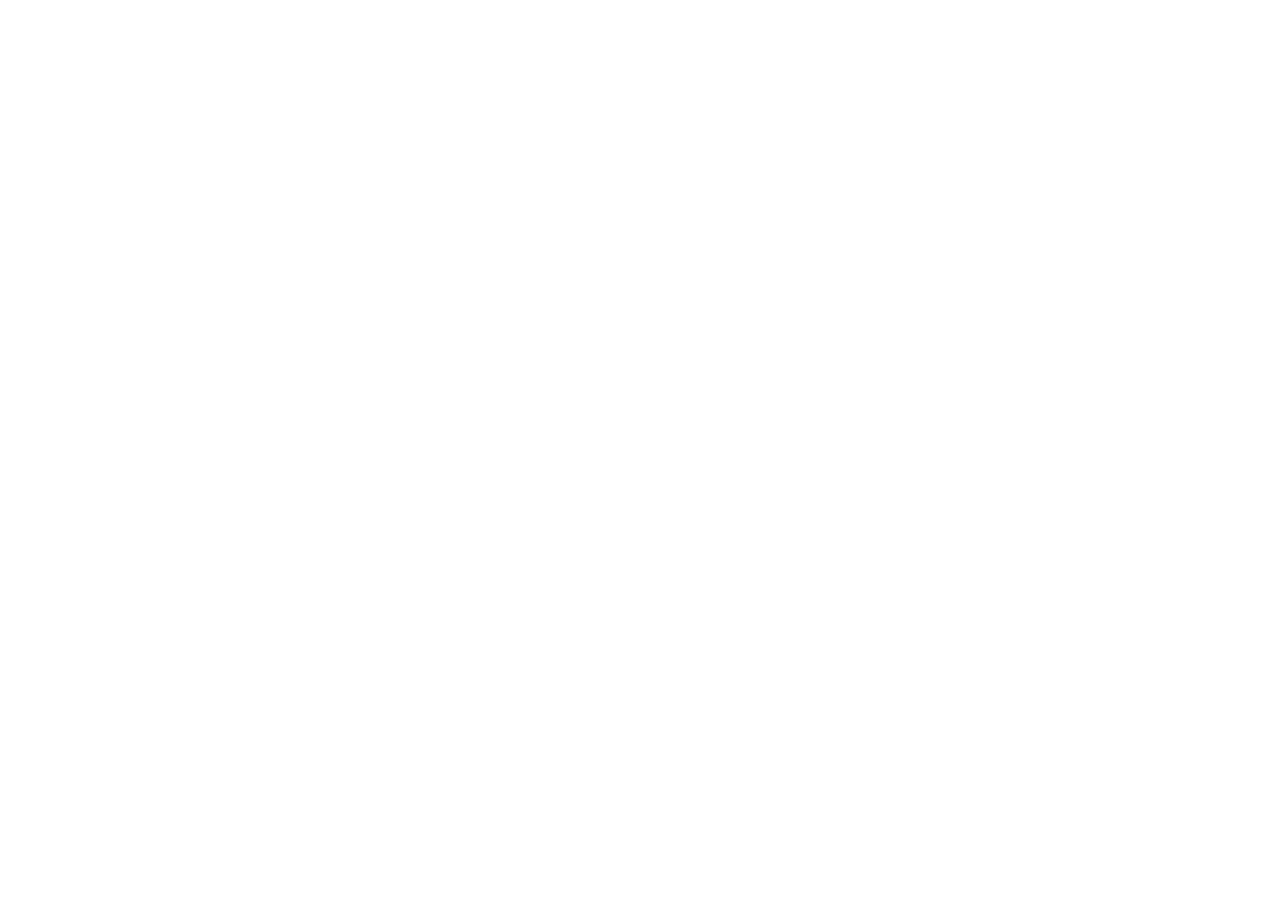
==== index.html @ c3570ce2 "intro" ====
<!doctype html>
<html lang="en">
  <head>
  
  
    <!-- Required meta tags -->
    <meta charset="utf-8">
    <meta name="viewport" content="width=device-width, initial-scale=1, shrink-to-fit=no">
	
	
	 <!-- FONT AWESOME -->
	<link rel="stylesheet" href="css/all.min.css" >
    <!-- Bootstrap CSS -->
    <link rel="stylesheet" href="css/bootstrap.min.css">
	

	
	
	
	
	<link rel="stylesheet" href="css/main.css">

	
	

    <title>project</title>
  </head>
  <body>
  
		
   
   

    <!-- Optional JavaScript -->
    <!-- jQuery first, then Popper.js, then Bootstrap JS -->
    <script src="js/jquery-3.3.1.slim.min.js"></script>
    <script src="js/popper.min.js"></script>
    <script src="js/bootstrap.min.js"></script>
	
	
  </body>

  
  
  </html>
---- css/all.min.css ----
.fa,.fab,.fal,.far,.fas{-moz-osx-font-smoothing:grayscale;-webkit-font-smoothing:antialiased;display:inline-block;font-style:normal;font-variant:normal;text-rendering:auto;line-height:1}.fa-lg{font-size:1.33333em;line-height:.75em;vertical-align:-.0667em}.fa-xs{font-size:.75em}.fa-sm{font-size:.875em}.fa-1x{font-size:1em}.fa-2x{font-size:2em}.fa-3x{font-size:3em}.fa-4x{font-size:4em}.fa-5x{font-size:5em}.fa-6x{font-size:6em}.fa-7x{font-size:7em}.fa-8x{font-size:8em}.fa-9x{font-size:9em}.fa-10x{font-size:10em}.fa-fw{text-align:center;width:1.25em}.fa-ul{list-style-type:none;margin-left:2.5em;padding-left:0}.fa-ul>li{position:relative}.fa-li{left:-2em;position:absolute;text-align:center;width:2em;line-height:inherit}.fa-border{border:.08em solid #eee;border-radius:.1em;padding:.2em .25em .15em}.fa-pull-left{float:left}.fa-pull-right{float:right}.fa.fa-pull-left,.fab.fa-pull-left,.fal.fa-pull-left,.far.fa-pull-left,.fas.fa-pull-left{margin-right:.3em}.fa.fa-pull-right,.fab.fa-pull-right,.fal.fa-pull-right,.far.fa-pull-right,.fas.fa-pull-right{margin-left:.3em}.fa-spin{animation:fa-spin 2s infinite linear}.fa-pulse{animation:fa-spin 1s infinite steps(8)}@keyframes fa-spin{0%{transform:rotate(0deg)}to{transform:rotate(1turn)}}.fa-rotate-90{-ms-filter:"progid:DXImageTransform.Microsoft.BasicImage(rotation=1)";transform:rotate(90deg)}.fa-rotate-180{-ms-filter:"progid:DXImageTransform.Microsoft.BasicImage(rotation=2)";transform:rotate(180deg)}.fa-rotate-270{-ms-filter:"progid:DXImageTransform.Microsoft.BasicImage(rotation=3)";transform:rotate(270deg)}.fa-flip-horizontal{-ms-filter:"progid:DXImageTransform.Microsoft.BasicImage(rotation=0, mirror=1)";transform:scaleX(-1)}.fa-flip-vertical{transform:scaleY(-1)}.fa-flip-both,.fa-flip-horizontal.fa-flip-vertical,.fa-flip-vertical{-ms-filter:"progid:DXImageTransform.Microsoft.BasicImage(rotation=2, mirror=1)"}.fa-flip-both,.fa-flip-horizontal.fa-flip-vertical{transform:scale(-1)}:root .fa-flip-both,:root .fa-flip-horizontal,:root .fa-flip-vertical,:root .fa-rotate-90,:root .fa-rotate-180,:root .fa-rotate-270{filter:none}.fa-stack{display:inline-block;height:2em;line-height:2em;position:relative;vertical-align:middle;width:2.5em}.fa-stack-1x,.fa-stack-2x{left:0;position:absolute;text-align:center;width:100%}.fa-stack-1x{line-height:inherit}.fa-stack-2x{font-size:2em}.fa-inverse{color:#fff}.fa-500px:before{content:"\f26e"}.fa-accessible-icon:before{content:"\f368"}.fa-accusoft:before{content:"\f369"}.fa-acquisitions-incorporated:before{content:"\f6af"}.fa-ad:before{content:"\f641"}.fa-address-book:before{content:"\f2b9"}.fa-address-card:before{content:"\f2bb"}.fa-adjust:before{content:"\f042"}.fa-adn:before{content:"\f170"}.fa-adobe:before{content:"\f778"}.fa-adversal:before{content:"\f36a"}.fa-affiliatetheme:before{content:"\f36b"}.fa-air-freshener:before{content:"\f5d0"}.fa-algolia:before{content:"\f36c"}.fa-align-center:before{content:"\f037"}.fa-align-justify:before{content:"\f039"}.fa-align-left:before{content:"\f036"}.fa-align-right:before{content:"\f038"}.fa-alipay:before{content:"\f642"}.fa-allergies:before{content:"\f461"}.fa-amazon:before{content:"\f270"}.fa-amazon-pay:before{content:"\f42c"}.fa-ambulance:before{content:"\f0f9"}.fa-american-sign-language-interpreting:before{content:"\f2a3"}.fa-amilia:before{content:"\f36d"}.fa-anchor:before{content:"\f13d"}.fa-android:before{content:"\f17b"}.fa-angellist:before{content:"\f209"}.fa-angle-double-down:before{content:"\f103"}.fa-angle-double-left:before{content:"\f100"}.fa-angle-double-right:before{content:"\f101"}.fa-angle-double-up:before{content:"\f102"}.fa-angle-down:before{content:"\f107"}.fa-angle-left:before{content:"\f104"}.fa-angle-right:before{content:"\f105"}.fa-angle-up:before{content:"\f106"}.fa-angry:before{content:"\f556"}.fa-angrycreative:before{content:"\f36e"}.fa-angular:before{content:"\f420"}.fa-ankh:before{content:"\f644"}.fa-app-store:before{content:"\f36f"}.fa-app-store-ios:before{content:"\f370"}.fa-apper:before{content:"\f371"}.fa-apple:before{content:"\f179"}.fa-apple-alt:before{content:"\f5d1"}.fa-apple-pay:before{content:"\f415"}.fa-archive:before{content:"\f187"}.fa-archway:before{content:"\f557"}.fa-arrow-alt-circle-down:before{content:"\f358"}.fa-arrow-alt-circle-left:before{content:"\f359"}.fa-arrow-alt-circle-right:before{content:"\f35a"}.fa-arrow-alt-circle-up:before{content:"\f35b"}.fa-arrow-circle-down:before{content:"\f0ab"}.fa-arrow-circle-left:before{content:"\f0a8"}.fa-arrow-circle-right:before{content:"\f0a9"}.fa-arrow-circle-up:before{content:"\f0aa"}.fa-arrow-down:before{content:"\f063"}.fa-arrow-left:before{content:"\f060"}.fa-arrow-right:before{content:"\f061"}.fa-arrow-up:before{content:"\f062"}.fa-arrows-alt:before{content:"\f0b2"}.fa-arrows-alt-h:before{content:"\f337"}.fa-arrows-alt-v:before{content:"\f338"}.fa-artstation:before{content:"\f77a"}.fa-assistive-listening-systems:before{content:"\f2a2"}.fa-asterisk:before{content:"\f069"}.fa-asymmetrik:before{content:"\f372"}.fa-at:before{content:"\f1fa"}.fa-atlas:before{content:"\f558"}.fa-atlassian:before{content:"\f77b"}.fa-atom:before{content:"\f5d2"}.fa-audible:before{content:"\f373"}.fa-audio-description:before{content:"\f29e"}.fa-autoprefixer:before{content:"\f41c"}.fa-avianex:before{content:"\f374"}.fa-aviato:before{content:"\f421"}.fa-award:before{content:"\f559"}.fa-aws:before{content:"\f375"}.fa-baby:before{content:"\f77c"}.fa-baby-carriage:before{content:"\f77d"}.fa-backspace:before{content:"\f55a"}.fa-backward:before{content:"\f04a"}.fa-bacon:before{content:"\f7e5"}.fa-balance-scale:before{content:"\f24e"}.fa-ban:before{content:"\f05e"}.fa-band-aid:before{content:"\f462"}.fa-bandcamp:before{content:"\f2d5"}.fa-barcode:before{content:"\f02a"}.fa-bars:before{content:"\f0c9"}.fa-baseball-ball:before{content:"\f433"}.fa-basketball-ball:before{content:"\f434"}.fa-bath:before{content:"\f2cd"}.fa-battery-empty:before{content:"\f244"}.fa-battery-full:before{content:"\f240"}.fa-battery-half:before{content:"\f242"}.fa-battery-quarter:before{content:"\f243"}.fa-battery-three-quarters:before{content:"\f241"}.fa-bed:before{content:"\f236"}.fa-beer:before{content:"\f0fc"}.fa-behance:before{content:"\f1b4"}.fa-behance-square:before{content:"\f1b5"}.fa-bell:before{content:"\f0f3"}.fa-bell-slash:before{content:"\f1f6"}.fa-bezier-curve:before{content:"\f55b"}.fa-bible:before{content:"\f647"}.fa-bicycle:before{content:"\f206"}.fa-bimobject:before{content:"\f378"}.fa-binoculars:before{content:"\f1e5"}.fa-biohazard:before{content:"\f780"}.fa-birthday-cake:before{content:"\f1fd"}.fa-bitbucket:before{content:"\f171"}.fa-bitcoin:before{content:"\f379"}.fa-bity:before{content:"\f37a"}.fa-black-tie:before{content:"\f27e"}.fa-blackberry:before{content:"\f37b"}.fa-blender:before{content:"\f517"}.fa-blender-phone:before{content:"\f6b6"}.fa-blind:before{content:"\f29d"}.fa-blog:before{content:"\f781"}.fa-blogger:before{content:"\f37c"}.fa-blogger-b:before{content:"\f37d"}.fa-bluetooth:before{content:"\f293"}.fa-bluetooth-b:before{content:"\f294"}.fa-bold:before{content:"\f032"}.fa-bolt:before{content:"\f0e7"}.fa-bomb:before{content:"\f1e2"}.fa-bone:before{content:"\f5d7"}.fa-bong:before{content:"\f55c"}.fa-book:before{content:"\f02d"}.fa-book-dead:before{content:"\f6b7"}.fa-book-medical:before{content:"\f7e6"}.fa-book-open:before{content:"\f518"}.fa-book-reader:before{content:"\f5da"}.fa-bookmark:before{content:"\f02e"}.fa-bowling-ball:before{content:"\f436"}.fa-box:before{content:"\f466"}.fa-box-open:before{content:"\f49e"}.fa-boxes:before{content:"\f468"}.fa-braille:before{content:"\f2a1"}.fa-brain:before{content:"\f5dc"}.fa-bread-slice:before{content:"\f7ec"}.fa-briefcase:before{content:"\f0b1"}.fa-briefcase-medical:before{content:"\f469"}.fa-broadcast-tower:before{content:"\f519"}.fa-broom:before{content:"\f51a"}.fa-brush:before{content:"\f55d"}.fa-btc:before{content:"\f15a"}.fa-bug:before{content:"\f188"}.fa-building:before{content:"\f1ad"}.fa-bullhorn:before{content:"\f0a1"}.fa-bullseye:before{content:"\f140"}.fa-burn:before{content:"\f46a"}.fa-buromobelexperte:before{content:"\f37f"}.fa-bus:before{content:"\f207"}.fa-bus-alt:before{content:"\f55e"}.fa-business-time:before{content:"\f64a"}.fa-buysellads:before{content:"\f20d"}.fa-calculator:before{content:"\f1ec"}.fa-calendar:before{content:"\f133"}.fa-calendar-alt:before{content:"\f073"}.fa-calendar-check:before{content:"\f274"}.fa-calendar-day:before{content:"\f783"}.fa-calendar-minus:before{content:"\f272"}.fa-calendar-plus:before{content:"\f271"}.fa-calendar-times:before{content:"\f273"}.fa-calendar-week:before{content:"\f784"}.fa-camera:before{content:"\f030"}.fa-camera-retro:before{content:"\f083"}.fa-campground:before{content:"\f6bb"}.fa-canadian-maple-leaf:before{content:"\f785"}.fa-candy-cane:before{content:"\f786"}.fa-cannabis:before{content:"\f55f"}.fa-capsules:before{content:"\f46b"}.fa-car:before{content:"\f1b9"}.fa-car-alt:before{content:"\f5de"}.fa-car-battery:before{content:"\f5df"}.fa-car-crash:before{content:"\f5e1"}.fa-car-side:before{content:"\f5e4"}.fa-caret-down:before{content:"\f0d7"}.fa-caret-left:before{content:"\f0d9"}.fa-caret-right:before{content:"\f0da"}.fa-caret-square-down:before{content:"\f150"}.fa-caret-square-left:before{content:"\f191"}.fa-caret-square-right:before{content:"\f152"}.fa-caret-square-up:before{content:"\f151"}.fa-caret-up:before{content:"\f0d8"}.fa-carrot:before{content:"\f787"}.fa-cart-arrow-down:before{content:"\f218"}.fa-cart-plus:before{content:"\f217"}.fa-cash-register:before{content:"\f788"}.fa-cat:before{content:"\f6be"}.fa-cc-amazon-pay:before{content:"\f42d"}.fa-cc-amex:before{content:"\f1f3"}.fa-cc-apple-pay:before{content:"\f416"}.fa-cc-diners-club:before{content:"\f24c"}.fa-cc-discover:before{content:"\f1f2"}.fa-cc-jcb:before{content:"\f24b"}.fa-cc-mastercard:before{content:"\f1f1"}.fa-cc-paypal:before{content:"\f1f4"}.fa-cc-stripe:before{content:"\f1f5"}.fa-cc-visa:before{content:"\f1f0"}.fa-centercode:before{content:"\f380"}.fa-centos:before{content:"\f789"}.fa-certificate:before{content:"\f0a3"}.fa-chair:before{content:"\f6c0"}.fa-chalkboard:before{content:"\f51b"}.fa-chalkboard-teacher:before{content:"\f51c"}.fa-charging-station:before{content:"\f5e7"}.fa-chart-area:before{content:"\f1fe"}.fa-chart-bar:before{content:"\f080"}.fa-chart-line:before{content:"\f201"}.fa-chart-pie:before{content:"\f200"}.fa-check:before{content:"\f00c"}.fa-check-circle:before{content:"\f058"}.fa-check-double:before{content:"\f560"}.fa-check-square:before{content:"\f14a"}.fa-cheese:before{content:"\f7ef"}.fa-chess:before{content:"\f439"}.fa-chess-bishop:before{content:"\f43a"}.fa-chess-board:before{content:"\f43c"}.fa-chess-king:before{content:"\f43f"}.fa-chess-knight:before{content:"\f441"}.fa-chess-pawn:before{content:"\f443"}.fa-chess-queen:before{content:"\f445"}.fa-chess-rook:before{content:"\f447"}.fa-chevron-circle-down:before{content:"\f13a"}.fa-chevron-circle-left:before{content:"\f137"}.fa-chevron-circle-right:before{content:"\f138"}.fa-chevron-circle-up:before{content:"\f139"}.fa-chevron-down:before{content:"\f078"}.fa-chevron-left:before{content:"\f053"}.fa-chevron-right:before{content:"\f054"}.fa-chevron-up:before{content:"\f077"}.fa-child:before{content:"\f1ae"}.fa-chrome:before{content:"\f268"}.fa-church:before{content:"\f51d"}.fa-circle:before{content:"\f111"}.fa-circle-notch:before{content:"\f1ce"}.fa-city:before{content:"\f64f"}.fa-clinic-medical:before{content:"\f7f2"}.fa-clipboard:before{content:"\f328"}.fa-clipboard-check:before{content:"\f46c"}.fa-clipboard-list:before{content:"\f46d"}.fa-clock:before{content:"\f017"}.fa-clone:before{content:"\f24d"}.fa-closed-captioning:before{content:"\f20a"}.fa-cloud:before{content:"\f0c2"}.fa-cloud-download-alt:before{content:"\f381"}.fa-cloud-meatball:before{content:"\f73b"}.fa-cloud-moon:before{content:"\f6c3"}.fa-cloud-moon-rain:before{content:"\f73c"}.fa-cloud-rain:before{content:"\f73d"}.fa-cloud-showers-heavy:before{content:"\f740"}.fa-cloud-sun:before{content:"\f6c4"}.fa-cloud-sun-rain:before{content:"\f743"}.fa-cloud-upload-alt:before{content:"\f382"}.fa-cloudscale:before{content:"\f383"}.fa-cloudsmith:before{content:"\f384"}.fa-cloudversify:before{content:"\f385"}.fa-cocktail:before{content:"\f561"}.fa-code:before{content:"\f121"}.fa-code-branch:before{content:"\f126"}.fa-codepen:before{content:"\f1cb"}.fa-codiepie:before{content:"\f284"}.fa-coffee:before{content:"\f0f4"}.fa-cog:before{content:"\f013"}.fa-cogs:before{content:"\f085"}.fa-coins:before{content:"\f51e"}.fa-columns:before{content:"\f0db"}.fa-comment:before{content:"\f075"}.fa-comment-alt:before{content:"\f27a"}.fa-comment-dollar:before{content:"\f651"}.fa-comment-dots:before{content:"\f4ad"}.fa-comment-medical:before{content:"\f7f5"}.fa-comment-slash:before{content:"\f4b3"}.fa-comments:before{content:"\f086"}.fa-comments-dollar:before{content:"\f653"}.fa-compact-disc:before{content:"\f51f"}.fa-compass:before{content:"\f14e"}.fa-compress:before{content:"\f066"}.fa-compress-arrows-alt:before{content:"\f78c"}.fa-concierge-bell:before{content:"\f562"}.fa-confluence:before{content:"\f78d"}.fa-connectdevelop:before{content:"\f20e"}.fa-contao:before{content:"\f26d"}.fa-cookie:before{content:"\f563"}.fa-cookie-bite:before{content:"\f564"}.fa-copy:before{content:"\f0c5"}.fa-copyright:before{content:"\f1f9"}.fa-couch:before{content:"\f4b8"}.fa-cpanel:before{content:"\f388"}.fa-creative-commons:before{content:"\f25e"}.fa-creative-commons-by:before{content:"\f4e7"}.fa-creative-commons-nc:before{content:"\f4e8"}.fa-creative-commons-nc-eu:before{content:"\f4e9"}.fa-creative-commons-nc-jp:before{content:"\f4ea"}.fa-creative-commons-nd:before{content:"\f4eb"}.fa-creative-commons-pd:before{content:"\f4ec"}.fa-creative-commons-pd-alt:before{content:"\f4ed"}.fa-creative-commons-remix:before{content:"\f4ee"}.fa-creative-commons-sa:before{content:"\f4ef"}.fa-creative-commons-sampling:before{content:"\f4f0"}.fa-creative-commons-sampling-plus:before{content:"\f4f1"}.fa-creative-commons-share:before{content:"\f4f2"}.fa-creative-commons-zero:before{content:"\f4f3"}.fa-credit-card:before{content:"\f09d"}.fa-critical-role:before{content:"\f6c9"}.fa-crop:before{content:"\f125"}.fa-crop-alt:before{content:"\f565"}.fa-cross:before{content:"\f654"}.fa-crosshairs:before{content:"\f05b"}.fa-crow:before{content:"\f520"}.fa-crown:before{content:"\f521"}.fa-crutch:before{content:"\f7f7"}.fa-css3:before{content:"\f13c"}.fa-css3-alt:before{content:"\f38b"}.fa-cube:before{content:"\f1b2"}.fa-cubes:before{content:"\f1b3"}.fa-cut:before{content:"\f0c4"}.fa-cuttlefish:before{content:"\f38c"}.fa-d-and-d:before{content:"\f38d"}.fa-d-and-d-beyond:before{content:"\f6ca"}.fa-dashcube:before{content:"\f210"}.fa-database:before{content:"\f1c0"}.fa-deaf:before{content:"\f2a4"}.fa-delicious:before{content:"\f1a5"}.fa-democrat:before{content:"\f747"}.fa-deploydog:before{content:"\f38e"}.fa-deskpro:before{content:"\f38f"}.fa-desktop:before{content:"\f108"}.fa-dev:before{content:"\f6cc"}.fa-deviantart:before{content:"\f1bd"}.fa-dharmachakra:before{content:"\f655"}.fa-dhl:before{content:"\f790"}.fa-diagnoses:before{content:"\f470"}.fa-diaspora:before{content:"\f791"}.fa-dice:before{content:"\f522"}.fa-dice-d20:before{content:"\f6cf"}.fa-dice-d6:before{content:"\f6d1"}.fa-dice-five:before{content:"\f523"}.fa-dice-four:before{content:"\f524"}.fa-dice-one:before{content:"\f525"}.fa-dice-six:before{content:"\f526"}.fa-dice-three:before{content:"\f527"}.fa-dice-two:before{content:"\f528"}.fa-digg:before{content:"\f1a6"}.fa-digital-ocean:before{content:"\f391"}.fa-digital-tachograph:before{content:"\f566"}.fa-directions:before{content:"\f5eb"}.fa-discord:before{content:"\f392"}.fa-discourse:before{content:"\f393"}.fa-divide:before{content:"\f529"}.fa-dizzy:before{content:"\f567"}.fa-dna:before{content:"\f471"}.fa-dochub:before{content:"\f394"}.fa-docker:before{content:"\f395"}.fa-dog:before{content:"\f6d3"}.fa-dollar-sign:before{content:"\f155"}.fa-dolly:before{content:"\f472"}.fa-dolly-flatbed:before{content:"\f474"}.fa-donate:before{content:"\f4b9"}.fa-door-closed:before{content:"\f52a"}.fa-door-open:before{content:"\f52b"}.fa-dot-circle:before{content:"\f192"}.fa-dove:before{content:"\f4ba"}.fa-download:before{content:"\f019"}.fa-draft2digital:before{content:"\f396"}.fa-drafting-compass:before{content:"\f568"}.fa-dragon:before{content:"\f6d5"}.fa-draw-polygon:before{content:"\f5ee"}.fa-dribbble:before{content:"\f17d"}.fa-dribbble-square:before{content:"\f397"}.fa-dropbox:before{content:"\f16b"}.fa-drum:before{content:"\f569"}.fa-drum-steelpan:before{content:"\f56a"}.fa-drumstick-bite:before{content:"\f6d7"}.fa-drupal:before{content:"\f1a9"}.fa-dumbbell:before{content:"\f44b"}.fa-dumpster:before{content:"\f793"}.fa-dumpster-fire:before{content:"\f794"}.fa-dungeon:before{content:"\f6d9"}.fa-dyalog:before{content:"\f399"}.fa-earlybirds:before{content:"\f39a"}.fa-ebay:before{content:"\f4f4"}.fa-edge:before{content:"\f282"}.fa-edit:before{content:"\f044"}.fa-egg:before{content:"\f7fb"}.fa-eject:before{content:"\f052"}.fa-elementor:before{content:"\f430"}.fa-ellipsis-h:before{content:"\f141"}.fa-ellipsis-v:before{content:"\f142"}.fa-ello:before{content:"\f5f1"}.fa-ember:before{content:"\f423"}.fa-empire:before{content:"\f1d1"}.fa-envelope:before{content:"\f0e0"}.fa-envelope-open:before{content:"\f2b6"}.fa-envelope-open-text:before{content:"\f658"}.fa-envelope-square:before{content:"\f199"}.fa-envira:before{content:"\f299"}.fa-equals:before{content:"\f52c"}.fa-eraser:before{content:"\f12d"}.fa-erlang:before{content:"\f39d"}.fa-ethereum:before{content:"\f42e"}.fa-ethernet:before{content:"\f796"}.fa-etsy:before{content:"\f2d7"}.fa-euro-sign:before{content:"\f153"}.fa-exchange-alt:before{content:"\f362"}.fa-exclamation:before{content:"\f12a"}.fa-exclamation-circle:before{content:"\f06a"}.fa-exclamation-triangle:before{content:"\f071"}.fa-expand:before{content:"\f065"}.fa-expand-arrows-alt:before{content:"\f31e"}.fa-expeditedssl:before{content:"\f23e"}.fa-external-link-alt:before{content:"\f35d"}.fa-external-link-square-alt:before{content:"\f360"}.fa-eye:before{content:"\f06e"}.fa-eye-dropper:before{content:"\f1fb"}.fa-eye-slash:before{content:"\f070"}.fa-facebook:before{content:"\f09a"}.fa-facebook-f:before{content:"\f39e"}.fa-facebook-messenger:before{content:"\f39f"}.fa-facebook-square:before{content:"\f082"}.fa-fantasy-flight-games:before{content:"\f6dc"}.fa-fast-backward:before{content:"\f049"}.fa-fast-forward:before{content:"\f050"}.fa-fax:before{content:"\f1ac"}.fa-feather:before{content:"\f52d"}.fa-feather-alt:before{content:"\f56b"}.fa-fedex:before{content:"\f797"}.fa-fedora:before{content:"\f798"}.fa-female:before{content:"\f182"}.fa-fighter-jet:before{content:"\f0fb"}.fa-figma:before{content:"\f799"}.fa-file:before{content:"\f15b"}.fa-file-alt:before{content:"\f15c"}.fa-file-archive:before{content:"\f1c6"}.fa-file-audio:before{content:"\f1c7"}.fa-file-code:before{content:"\f1c9"}.fa-file-contract:before{content:"\f56c"}.fa-file-csv:before{content:"\f6dd"}.fa-file-download:before{content:"\f56d"}.fa-file-excel:before{content:"\f1c3"}.fa-file-export:before{content:"\f56e"}.fa-file-image:before{content:"\f1c5"}.fa-file-import:before{content:"\f56f"}.fa-file-invoice:before{content:"\f570"}.fa-file-invoice-dollar:before{content:"\f571"}.fa-file-medical:before{content:"\f477"}.fa-file-medical-alt:before{content:"\f478"}.fa-file-pdf:before{content:"\f1c1"}.fa-file-powerpoint:before{content:"\f1c4"}.fa-file-prescription:before{content:"\f572"}.fa-file-signature:before{content:"\f573"}.fa-file-upload:before{content:"\f574"}.fa-file-video:before{content:"\f1c8"}.fa-file-word:before{content:"\f1c2"}.fa-fill:before{content:"\f575"}.fa-fill-drip:before{content:"\f576"}.fa-film:before{content:"\f008"}.fa-filter:before{content:"\f0b0"}.fa-fingerprint:before{content:"\f577"}.fa-fire:before{content:"\f06d"}.fa-fire-alt:before{content:"\f7e4"}.fa-fire-extinguisher:before{content:"\f134"}.fa-firefox:before{content:"\f269"}.fa-first-aid:before{content:"\f479"}.fa-first-order:before{content:"\f2b0"}.fa-first-order-alt:before{content:"\f50a"}.fa-firstdraft:before{content:"\f3a1"}.fa-fish:before{content:"\f578"}.fa-fist-raised:before{content:"\f6de"}.fa-flag:before{content:"\f024"}.fa-flag-checkered:before{content:"\f11e"}.fa-flag-usa:before{content:"\f74d"}.fa-flask:before{content:"\f0c3"}.fa-flickr:before{content:"\f16e"}.fa-flipboard:before{content:"\f44d"}.fa-flushed:before{content:"\f579"}.fa-fly:before{content:"\f417"}.fa-folder:before{content:"\f07b"}.fa-folder-minus:before{content:"\f65d"}.fa-folder-open:before{content:"\f07c"}.fa-folder-plus:before{content:"\f65e"}.fa-font:before{content:"\f031"}.fa-font-awesome:before{content:"\f2b4"}.fa-font-awesome-alt:before{content:"\f35c"}.fa-font-awesome-flag:before{content:"\f425"}.fa-font-awesome-logo-full:before{content:"\f4e6"}.fa-fonticons:before{content:"\f280"}.fa-fonticons-fi:before{content:"\f3a2"}.fa-football-ball:before{content:"\f44e"}.fa-fort-awesome:before{content:"\f286"}.fa-fort-awesome-alt:before{content:"\f3a3"}.fa-forumbee:before{content:"\f211"}.fa-forward:before{content:"\f04e"}.fa-foursquare:before{content:"\f180"}.fa-free-code-camp:before{content:"\f2c5"}.fa-freebsd:before{content:"\f3a4"}.fa-frog:before{content:"\f52e"}.fa-frown:before{content:"\f119"}.fa-frown-open:before{content:"\f57a"}.fa-fulcrum:before{content:"\f50b"}.fa-funnel-dollar:before{content:"\f662"}.fa-futbol:before{content:"\f1e3"}.fa-galactic-republic:before{content:"\f50c"}.fa-galactic-senate:before{content:"\f50d"}.fa-gamepad:before{content:"\f11b"}.fa-gas-pump:before{content:"\f52f"}.fa-gavel:before{content:"\f0e3"}.fa-gem:before{content:"\f3a5"}.fa-genderless:before{content:"\f22d"}.fa-get-pocket:before{content:"\f265"}.fa-gg:before{content:"\f260"}.fa-gg-circle:before{content:"\f261"}.fa-ghost:before{content:"\f6e2"}.fa-gift:before{content:"\f06b"}.fa-gifts:before{content:"\f79c"}.fa-git:before{content:"\f1d3"}.fa-git-square:before{content:"\f1d2"}.fa-github:before{content:"\f09b"}.fa-github-alt:before{content:"\f113"}.fa-github-square:before{content:"\f092"}.fa-gitkraken:before{content:"\f3a6"}.fa-gitlab:before{content:"\f296"}.fa-gitter:before{content:"\f426"}.fa-glass-cheers:before{content:"\f79f"}.fa-glass-martini:before{content:"\f000"}.fa-glass-martini-alt:before{content:"\f57b"}.fa-glass-whiskey:before{content:"\f7a0"}.fa-glasses:before{content:"\f530"}.fa-glide:before{content:"\f2a5"}.fa-glide-g:before{content:"\f2a6"}.fa-globe:before{content:"\f0ac"}.fa-globe-africa:before{content:"\f57c"}.fa-globe-americas:before{content:"\f57d"}.fa-globe-asia:before{content:"\f57e"}.fa-globe-europe:before{content:"\f7a2"}.fa-gofore:before{content:"\f3a7"}.fa-golf-ball:before{content:"\f450"}.fa-goodreads:before{content:"\f3a8"}.fa-goodreads-g:before{content:"\f3a9"}.fa-google:before{content:"\f1a0"}.fa-google-drive:before{content:"\f3aa"}.fa-google-play:before{content:"\f3ab"}.fa-google-plus:before{content:"\f2b3"}.fa-google-plus-g:before{content:"\f0d5"}.fa-google-plus-square:before{content:"\f0d4"}.fa-google-wallet:before{content:"\f1ee"}.fa-gopuram:before{content:"\f664"}.fa-graduation-cap:before{content:"\f19d"}.fa-gratipay:before{content:"\f184"}.fa-grav:before{content:"\f2d6"}.fa-greater-than:before{content:"\f531"}.fa-greater-than-equal:before{content:"\f532"}.fa-grimace:before{content:"\f57f"}.fa-grin:before{content:"\f580"}.fa-grin-alt:before{content:"\f581"}.fa-grin-beam:before{content:"\f582"}.fa-grin-beam-sweat:before{content:"\f583"}.fa-grin-hearts:before{content:"\f584"}.fa-grin-squint:before{content:"\f585"}.fa-grin-squint-tears:before{content:"\f586"}.fa-grin-stars:before{content:"\f587"}.fa-grin-tears:before{content:"\f588"}.fa-grin-tongue:before{content:"\f589"}.fa-grin-tongue-squint:before{content:"\f58a"}.fa-grin-tongue-wink:before{content:"\f58b"}.fa-grin-wink:before{content:"\f58c"}.fa-grip-horizontal:before{content:"\f58d"}.fa-grip-lines:before{content:"\f7a4"}.fa-grip-lines-vertical:before{content:"\f7a5"}.fa-grip-vertical:before{content:"\f58e"}.fa-gripfire:before{content:"\f3ac"}.fa-grunt:before{content:"\f3ad"}.fa-guitar:before{content:"\f7a6"}.fa-gulp:before{content:"\f3ae"}.fa-h-square:before{content:"\f0fd"}.fa-hacker-news:before{content:"\f1d4"}.fa-hacker-news-square:before{content:"\f3af"}.fa-hackerrank:before{content:"\f5f7"}.fa-hamburger:before{content:"\f805"}.fa-hammer:before{content:"\f6e3"}.fa-hamsa:before{content:"\f665"}.fa-hand-holding:before{content:"\f4bd"}.fa-hand-holding-heart:before{content:"\f4be"}.fa-hand-holding-usd:before{content:"\f4c0"}.fa-hand-lizard:before{content:"\f258"}.fa-hand-middle-finger:before{content:"\f806"}.fa-hand-paper:before{content:"\f256"}.fa-hand-peace:before{content:"\f25b"}.fa-hand-point-down:before{content:"\f0a7"}.fa-hand-point-left:before{content:"\f0a5"}.fa-hand-point-right:before{content:"\f0a4"}.fa-hand-point-up:before{content:"\f0a6"}.fa-hand-pointer:before{content:"\f25a"}.fa-hand-rock:before{content:"\f255"}.fa-hand-scissors:before{content:"\f257"}.fa-hand-spock:before{content:"\f259"}.fa-hands:before{content:"\f4c2"}.fa-hands-helping:before{content:"\f4c4"}.fa-handshake:before{content:"\f2b5"}.fa-hanukiah:before{content:"\f6e6"}.fa-hard-hat:before{content:"\f807"}.fa-hashtag:before{content:"\f292"}.fa-hat-wizard:before{content:"\f6e8"}.fa-haykal:before{content:"\f666"}.fa-hdd:before{content:"\f0a0"}.fa-heading:before{content:"\f1dc"}.fa-headphones:before{content:"\f025"}.fa-headphones-alt:before{content:"\f58f"}.fa-headset:before{content:"\f590"}.fa-heart:before{content:"\f004"}.fa-heart-broken:before{content:"\f7a9"}.fa-heartbeat:before{content:"\f21e"}.fa-helicopter:before{content:"\f533"}.fa-highlighter:before{content:"\f591"}.fa-hiking:before{content:"\f6ec"}.fa-hippo:before{content:"\f6ed"}.fa-hips:before{content:"\f452"}.fa-hire-a-helper:before{content:"\f3b0"}.fa-history:before{content:"\f1da"}.fa-hockey-puck:before{content:"\f453"}.fa-holly-berry:before{content:"\f7aa"}.fa-home:before{content:"\f015"}.fa-hooli:before{content:"\f427"}.fa-hornbill:before{content:"\f592"}.fa-horse:before{content:"\f6f0"}.fa-horse-head:before{content:"\f7ab"}.fa-hospital:before{content:"\f0f8"}.fa-hospital-alt:before{content:"\f47d"}.fa-hospital-symbol:before{content:"\f47e"}.fa-hot-tub:before{content:"\f593"}.fa-hotdog:before{content:"\f80f"}.fa-hotel:before{content:"\f594"}.fa-hotjar:before{content:"\f3b1"}.fa-hourglass:before{content:"\f254"}.fa-hourglass-end:before{content:"\f253"}.fa-hourglass-half:before{content:"\f252"}.fa-hourglass-start:before{content:"\f251"}.fa-house-damage:before{content:"\f6f1"}.fa-houzz:before{content:"\f27c"}.fa-hryvnia:before{content:"\f6f2"}.fa-html5:before{content:"\f13b"}.fa-hubspot:before{content:"\f3b2"}.fa-i-cursor:before{content:"\f246"}.fa-ice-cream:before{content:"\f810"}.fa-icicles:before{content:"\f7ad"}.fa-id-badge:before{content:"\f2c1"}.fa-id-card:before{content:"\f2c2"}.fa-id-card-alt:before{content:"\f47f"}.fa-igloo:before{content:"\f7ae"}.fa-image:before{content:"\f03e"}.fa-images:before{content:"\f302"}.fa-imdb:before{content:"\f2d8"}.fa-inbox:before{content:"\f01c"}.fa-indent:before{content:"\f03c"}.fa-industry:before{content:"\f275"}.fa-infinity:before{content:"\f534"}.fa-info:before{content:"\f129"}.fa-info-circle:before{content:"\f05a"}.fa-instagram:before{content:"\f16d"}.fa-intercom:before{content:"\f7af"}.fa-internet-explorer:before{content:"\f26b"}.fa-invision:before{content:"\f7b0"}.fa-ioxhost:before{content:"\f208"}.fa-italic:before{content:"\f033"}.fa-itunes:before{content:"\f3b4"}.fa-itunes-note:before{content:"\f3b5"}.fa-java:before{content:"\f4e4"}.fa-jedi:before{content:"\f669"}.fa-jedi-order:before{content:"\f50e"}.fa-jenkins:before{content:"\f3b6"}.fa-jira:before{content:"\f7b1"}.fa-joget:before{content:"\f3b7"}.fa-joint:before{content:"\f595"}.fa-joomla:before{content:"\f1aa"}.fa-journal-whills:before{content:"\f66a"}.fa-js:before{content:"\f3b8"}.fa-js-square:before{content:"\f3b9"}.fa-jsfiddle:before{content:"\f1cc"}.fa-kaaba:before{content:"\f66b"}.fa-kaggle:before{content:"\f5fa"}.fa-key:before{content:"\f084"}.fa-keybase:before{content:"\f4f5"}.fa-keyboard:before{content:"\f11c"}.fa-keycdn:before{content:"\f3ba"}.fa-khanda:before{content:"\f66d"}.fa-kickstarter:before{content:"\f3bb"}.fa-kickstarter-k:before{content:"\f3bc"}.fa-kiss:before{content:"\f596"}.fa-kiss-beam:before{content:"\f597"}.fa-kiss-wink-heart:before{content:"\f598"}.fa-kiwi-bird:before{content:"\f535"}.fa-korvue:before{content:"\f42f"}.fa-landmark:before{content:"\f66f"}.fa-language:before{content:"\f1ab"}.fa-laptop:before{content:"\f109"}.fa-laptop-code:before{content:"\f5fc"}.fa-laptop-medical:before{content:"\f812"}.fa-laravel:before{content:"\f3bd"}.fa-lastfm:before{content:"\f202"}.fa-lastfm-square:before{content:"\f203"}.fa-laugh:before{content:"\f599"}.fa-laugh-beam:before{content:"\f59a"}.fa-laugh-squint:before{content:"\f59b"}.fa-laugh-wink:before{content:"\f59c"}.fa-layer-group:before{content:"\f5fd"}.fa-leaf:before{content:"\f06c"}.fa-leanpub:before{content:"\f212"}.fa-lemon:before{content:"\f094"}.fa-less:before{content:"\f41d"}.fa-less-than:before{content:"\f536"}.fa-less-than-equal:before{content:"\f537"}.fa-level-down-alt:before{content:"\f3be"}.fa-level-up-alt:before{content:"\f3bf"}.fa-life-ring:before{content:"\f1cd"}.fa-lightbulb:before{content:"\f0eb"}.fa-line:before{content:"\f3c0"}.fa-link:before{content:"\f0c1"}.fa-linkedin:before{content:"\f08c"}.fa-linkedin-in:before{content:"\f0e1"}.fa-linode:before{content:"\f2b8"}.fa-linux:before{content:"\f17c"}.fa-lira-sign:before{content:"\f195"}.fa-list:before{content:"\f03a"}.fa-list-alt:before{content:"\f022"}.fa-list-ol:before{content:"\f0cb"}.fa-list-ul:before{content:"\f0ca"}.fa-location-arrow:before{content:"\f124"}.fa-lock:before{content:"\f023"}.fa-lock-open:before{content:"\f3c1"}.fa-long-arrow-alt-down:before{content:"\f309"}.fa-long-arrow-alt-left:before{content:"\f30a"}.fa-long-arrow-alt-right:before{content:"\f30b"}.fa-long-arrow-alt-up:before{content:"\f30c"}.fa-low-vision:before{content:"\f2a8"}.fa-luggage-cart:before{content:"\f59d"}.fa-lyft:before{content:"\f3c3"}.fa-magento:before{content:"\f3c4"}.fa-magic:before{content:"\f0d0"}.fa-magnet:before{content:"\f076"}.fa-mail-bulk:before{content:"\f674"}.fa-mailchimp:before{content:"\f59e"}.fa-male:before{content:"\f183"}.fa-mandalorian:before{content:"\f50f"}.fa-map:before{content:"\f279"}.fa-map-marked:before{content:"\f59f"}.fa-map-marked-alt:before{content:"\f5a0"}.fa-map-marker:before{content:"\f041"}.fa-map-marker-alt:before{content:"\f3c5"}.fa-map-pin:before{content:"\f276"}.fa-map-signs:before{content:"\f277"}.fa-markdown:before{content:"\f60f"}.fa-marker:before{content:"\f5a1"}.fa-mars:before{content:"\f222"}.fa-mars-double:before{content:"\f227"}.fa-mars-stroke:before{content:"\f229"}.fa-mars-stroke-h:before{content:"\f22b"}.fa-mars-stroke-v:before{content:"\f22a"}.fa-mask:before{content:"\f6fa"}.fa-mastodon:before{content:"\f4f6"}.fa-maxcdn:before{content:"\f136"}.fa-medal:before{content:"\f5a2"}.fa-medapps:before{content:"\f3c6"}.fa-medium:before{content:"\f23a"}.fa-medium-m:before{content:"\f3c7"}.fa-medkit:before{content:"\f0fa"}.fa-medrt:before{content:"\f3c8"}.fa-meetup:before{content:"\f2e0"}.fa-megaport:before{content:"\f5a3"}.fa-meh:before{content:"\f11a"}.fa-meh-blank:before{content:"\f5a4"}.fa-meh-rolling-eyes:before{content:"\f5a5"}.fa-memory:before{content:"\f538"}.fa-mendeley:before{content:"\f7b3"}.fa-menorah:before{content:"\f676"}.fa-mercury:before{content:"\f223"}.fa-meteor:before{content:"\f753"}.fa-microchip:before{content:"\f2db"}.fa-microphone:before{content:"\f130"}.fa-microphone-alt:before{content:"\f3c9"}.fa-microphone-alt-slash:before{content:"\f539"}.fa-microphone-slash:before{content:"\f131"}.fa-microscope:before{content:"\f610"}.fa-microsoft:before{content:"\f3ca"}.fa-minus:before{content:"\f068"}.fa-minus-circle:before{content:"\f056"}.fa-minus-square:before{content:"\f146"}.fa-mitten:before{content:"\f7b5"}.fa-mix:before{content:"\f3cb"}.fa-mixcloud:before{content:"\f289"}.fa-mizuni:before{content:"\f3cc"}.fa-mobile:before{content:"\f10b"}.fa-mobile-alt:before{content:"\f3cd"}.fa-modx:before{content:"\f285"}.fa-monero:before{content:"\f3d0"}.fa-money-bill:before{content:"\f0d6"}.fa-money-bill-alt:before{content:"\f3d1"}.fa-money-bill-wave:before{content:"\f53a"}.fa-money-bill-wave-alt:before{content:"\f53b"}.fa-money-check:before{content:"\f53c"}.fa-money-check-alt:before{content:"\f53d"}.fa-monument:before{content:"\f5a6"}.fa-moon:before{content:"\f186"}.fa-mortar-pestle:before{content:"\f5a7"}.fa-mosque:before{content:"\f678"}.fa-motorcycle:before{content:"\f21c"}.fa-mountain:before{content:"\f6fc"}.fa-mouse-pointer:before{content:"\f245"}.fa-mug-hot:before{content:"\f7b6"}.fa-music:before{content:"\f001"}.fa-napster:before{content:"\f3d2"}.fa-neos:before{content:"\f612"}.fa-network-wired:before{content:"\f6ff"}.fa-neuter:before{content:"\f22c"}.fa-newspaper:before{content:"\f1ea"}.fa-nimblr:before{content:"\f5a8"}.fa-nintendo-switch:before{content:"\f418"}.fa-node:before{content:"\f419"}.fa-node-js:before{content:"\f3d3"}.fa-not-equal:before{content:"\f53e"}.fa-notes-medical:before{content:"\f481"}.fa-npm:before{content:"\f3d4"}.fa-ns8:before{content:"\f3d5"}.fa-nutritionix:before{content:"\f3d6"}.fa-object-group:before{content:"\f247"}.fa-object-ungroup:before{content:"\f248"}.fa-odnoklassniki:before{content:"\f263"}.fa-odnoklassniki-square:before{content:"\f264"}.fa-oil-can:before{content:"\f613"}.fa-old-republic:before{content:"\f510"}.fa-om:before{content:"\f679"}.fa-opencart:before{content:"\f23d"}.fa-openid:before{content:"\f19b"}.fa-opera:before{content:"\f26a"}.fa-optin-monster:before{content:"\f23c"}.fa-osi:before{content:"\f41a"}.fa-otter:before{content:"\f700"}.fa-outdent:before{content:"\f03b"}.fa-page4:before{content:"\f3d7"}.fa-pagelines:before{content:"\f18c"}.fa-pager:before{content:"\f815"}.fa-paint-brush:before{content:"\f1fc"}.fa-paint-roller:before{content:"\f5aa"}.fa-palette:before{content:"\f53f"}.fa-palfed:before{content:"\f3d8"}.fa-pallet:before{content:"\f482"}.fa-paper-plane:before{content:"\f1d8"}.fa-paperclip:before{content:"\f0c6"}.fa-parachute-box:before{content:"\f4cd"}.fa-paragraph:before{content:"\f1dd"}.fa-parking:before{content:"\f540"}.fa-passport:before{content:"\f5ab"}.fa-pastafarianism:before{content:"\f67b"}.fa-paste:before{content:"\f0ea"}.fa-patreon:before{content:"\f3d9"}.fa-pause:before{content:"\f04c"}.fa-pause-circle:before{content:"\f28b"}.fa-paw:before{content:"\f1b0"}.fa-paypal:before{content:"\f1ed"}.fa-peace:before{content:"\f67c"}.fa-pen:before{content:"\f304"}.fa-pen-alt:before{content:"\f305"}.fa-pen-fancy:before{content:"\f5ac"}.fa-pen-nib:before{content:"\f5ad"}.fa-pen-square:before{content:"\f14b"}.fa-pencil-alt:before{content:"\f303"}.fa-pencil-ruler:before{content:"\f5ae"}.fa-penny-arcade:before{content:"\f704"}.fa-people-carry:before{content:"\f4ce"}.fa-pepper-hot:before{content:"\f816"}.fa-percent:before{content:"\f295"}.fa-percentage:before{content:"\f541"}.fa-periscope:before{content:"\f3da"}.fa-person-booth:before{content:"\f756"}.fa-phabricator:before{content:"\f3db"}.fa-phoenix-framework:before{content:"\f3dc"}.fa-phoenix-squadron:before{content:"\f511"}.fa-phone:before{content:"\f095"}.fa-phone-slash:before{content:"\f3dd"}.fa-phone-square:before{content:"\f098"}.fa-phone-volume:before{content:"\f2a0"}.fa-php:before{content:"\f457"}.fa-pied-piper:before{content:"\f2ae"}.fa-pied-piper-alt:before{content:"\f1a8"}.fa-pied-piper-hat:before{content:"\f4e5"}.fa-pied-piper-pp:before{content:"\f1a7"}.fa-piggy-bank:before{content:"\f4d3"}.fa-pills:before{content:"\f484"}.fa-pinterest:before{content:"\f0d2"}.fa-pinterest-p:before{content:"\f231"}.fa-pinterest-square:before{content:"\f0d3"}.fa-pizza-slice:before{content:"\f818"}.fa-place-of-worship:before{content:"\f67f"}.fa-plane:before{content:"\f072"}.fa-plane-arrival:before{content:"\f5af"}.fa-plane-departure:before{content:"\f5b0"}.fa-play:before{content:"\f04b"}.fa-play-circle:before{content:"\f144"}.fa-playstation:before{content:"\f3df"}.fa-plug:before{content:"\f1e6"}.fa-plus:before{content:"\f067"}.fa-plus-circle:before{content:"\f055"}.fa-plus-square:before{content:"\f0fe"}.fa-podcast:before{content:"\f2ce"}.fa-poll:before{content:"\f681"}.fa-poll-h:before{content:"\f682"}.fa-poo:before{content:"\f2fe"}.fa-poo-storm:before{content:"\f75a"}.fa-poop:before{content:"\f619"}.fa-portrait:before{content:"\f3e0"}.fa-pound-sign:before{content:"\f154"}.fa-power-off:before{content:"\f011"}.fa-pray:before{content:"\f683"}.fa-praying-hands:before{content:"\f684"}.fa-prescription:before{content:"\f5b1"}.fa-prescription-bottle:before{content:"\f485"}.fa-prescription-bottle-alt:before{content:"\f486"}.fa-print:before{content:"\f02f"}.fa-procedures:before{content:"\f487"}.fa-product-hunt:before{content:"\f288"}.fa-project-diagram:before{content:"\f542"}.fa-pushed:before{content:"\f3e1"}.fa-puzzle-piece:before{content:"\f12e"}.fa-python:before{content:"\f3e2"}.fa-qq:before{content:"\f1d6"}.fa-qrcode:before{content:"\f029"}.fa-question:before{content:"\f128"}.fa-question-circle:before{content:"\f059"}.fa-quidditch:before{content:"\f458"}.fa-quinscape:before{content:"\f459"}.fa-quora:before{content:"\f2c4"}.fa-quote-left:before{content:"\f10d"}.fa-quote-right:before{content:"\f10e"}.fa-quran:before{content:"\f687"}.fa-r-project:before{content:"\f4f7"}.fa-radiation:before{content:"\f7b9"}.fa-radiation-alt:before{content:"\f7ba"}.fa-rainbow:before{content:"\f75b"}.fa-random:before{content:"\f074"}.fa-raspberry-pi:before{content:"\f7bb"}.fa-ravelry:before{content:"\f2d9"}.fa-react:before{content:"\f41b"}.fa-reacteurope:before{content:"\f75d"}.fa-readme:before{content:"\f4d5"}.fa-rebel:before{content:"\f1d0"}.fa-receipt:before{content:"\f543"}.fa-recycle:before{content:"\f1b8"}.fa-red-river:before{content:"\f3e3"}.fa-reddit:before{content:"\f1a1"}.fa-reddit-alien:before{content:"\f281"}.fa-reddit-square:before{content:"\f1a2"}.fa-redhat:before{content:"\f7bc"}.fa-redo:before{content:"\f01e"}.fa-redo-alt:before{content:"\f2f9"}.fa-registered:before{content:"\f25d"}.fa-renren:before{content:"\f18b"}.fa-reply:before{content:"\f3e5"}.fa-reply-all:before{content:"\f122"}.fa-replyd:before{content:"\f3e6"}.fa-republican:before{content:"\f75e"}.fa-researchgate:before{content:"\f4f8"}.fa-resolving:before{content:"\f3e7"}.fa-restroom:before{content:"\f7bd"}.fa-retweet:before{content:"\f079"}.fa-rev:before{content:"\f5b2"}.fa-ribbon:before{content:"\f4d6"}.fa-ring:before{content:"\f70b"}.fa-road:before{content:"\f018"}.fa-robot:before{content:"\f544"}.fa-rocket:before{content:"\f135"}.fa-rocketchat:before{content:"\f3e8"}.fa-rockrms:before{content:"\f3e9"}.fa-route:before{content:"\f4d7"}.fa-rss:before{content:"\f09e"}.fa-rss-square:before{content:"\f143"}.fa-ruble-sign:before{content:"\f158"}.fa-ruler:before{content:"\f545"}.fa-ruler-combined:before{content:"\f546"}.fa-ruler-horizontal:before{content:"\f547"}.fa-ruler-vertical:before{content:"\f548"}.fa-running:before{content:"\f70c"}.fa-rupee-sign:before{content:"\f156"}.fa-sad-cry:before{content:"\f5b3"}.fa-sad-tear:before{content:"\f5b4"}.fa-safari:before{content:"\f267"}.fa-sass:before{content:"\f41e"}.fa-satellite:before{content:"\f7bf"}.fa-satellite-dish:before{content:"\f7c0"}.fa-save:before{content:"\f0c7"}.fa-schlix:before{content:"\f3ea"}.fa-school:before{content:"\f549"}.fa-screwdriver:before{content:"\f54a"}.fa-scribd:before{content:"\f28a"}.fa-scroll:before{content:"\f70e"}.fa-sd-card:before{content:"\f7c2"}.fa-search:before{content:"\f002"}.fa-search-dollar:before{content:"\f688"}.fa-search-location:before{content:"\f689"}.fa-search-minus:before{content:"\f010"}.fa-search-plus:before{content:"\f00e"}.fa-searchengin:before{content:"\f3eb"}.fa-seedling:before{content:"\f4d8"}.fa-sellcast:before{content:"\f2da"}.fa-sellsy:before{content:"\f213"}.fa-server:before{content:"\f233"}.fa-servicestack:before{content:"\f3ec"}.fa-shapes:before{content:"\f61f"}.fa-share:before{content:"\f064"}.fa-share-alt:before{content:"\f1e0"}.fa-share-alt-square:before{content:"\f1e1"}.fa-share-square:before{content:"\f14d"}.fa-shekel-sign:before{content:"\f20b"}.fa-shield-alt:before{content:"\f3ed"}.fa-ship:before{content:"\f21a"}.fa-shipping-fast:before{content:"\f48b"}.fa-shirtsinbulk:before{content:"\f214"}.fa-shoe-prints:before{content:"\f54b"}.fa-shopping-bag:before{content:"\f290"}.fa-shopping-basket:before{content:"\f291"}.fa-shopping-cart:before{content:"\f07a"}.fa-shopware:before{content:"\f5b5"}.fa-shower:before{content:"\f2cc"}.fa-shuttle-van:before{content:"\f5b6"}.fa-sign:before{content:"\f4d9"}.fa-sign-in-alt:before{content:"\f2f6"}.fa-sign-language:before{content:"\f2a7"}.fa-sign-out-alt:before{content:"\f2f5"}.fa-signal:before{content:"\f012"}.fa-signature:before{content:"\f5b7"}.fa-sim-card:before{content:"\f7c4"}.fa-simplybuilt:before{content:"\f215"}.fa-sistrix:before{content:"\f3ee"}.fa-sitemap:before{content:"\f0e8"}.fa-sith:before{content:"\f512"}.fa-skating:before{content:"\f7c5"}.fa-sketch:before{content:"\f7c6"}.fa-skiing:before{content:"\f7c9"}.fa-skiing-nordic:before{content:"\f7ca"}.fa-skull:before{content:"\f54c"}.fa-skull-crossbones:before{content:"\f714"}.fa-skyatlas:before{content:"\f216"}.fa-skype:before{content:"\f17e"}.fa-slack:before{content:"\f198"}.fa-slack-hash:before{content:"\f3ef"}.fa-slash:before{content:"\f715"}.fa-sleigh:before{content:"\f7cc"}.fa-sliders-h:before{content:"\f1de"}.fa-slideshare:before{content:"\f1e7"}.fa-smile:before{content:"\f118"}.fa-smile-beam:before{content:"\f5b8"}.fa-smile-wink:before{content:"\f4da"}.fa-smog:before{content:"\f75f"}.fa-smoking:before{content:"\f48d"}.fa-smoking-ban:before{content:"\f54d"}.fa-sms:before{content:"\f7cd"}.fa-snapchat:before{content:"\f2ab"}.fa-snapchat-ghost:before{content:"\f2ac"}.fa-snapchat-square:before{content:"\f2ad"}.fa-snowboarding:before{content:"\f7ce"}.fa-snowflake:before{content:"\f2dc"}.fa-snowman:before{content:"\f7d0"}.fa-snowplow:before{content:"\f7d2"}.fa-socks:before{content:"\f696"}.fa-solar-panel:before{content:"\f5ba"}.fa-sort:before{content:"\f0dc"}.fa-sort-alpha-down:before{content:"\f15d"}.fa-sort-alpha-up:before{content:"\f15e"}.fa-sort-amount-down:before{content:"\f160"}.fa-sort-amount-up:before{content:"\f161"}.fa-sort-down:before{content:"\f0dd"}.fa-sort-numeric-down:before{content:"\f162"}.fa-sort-numeric-up:before{content:"\f163"}.fa-sort-up:before{content:"\f0de"}.fa-soundcloud:before{content:"\f1be"}.fa-sourcetree:before{content:"\f7d3"}.fa-spa:before{content:"\f5bb"}.fa-space-shuttle:before{content:"\f197"}.fa-speakap:before{content:"\f3f3"}.fa-spider:before{content:"\f717"}.fa-spinner:before{content:"\f110"}.fa-splotch:before{content:"\f5bc"}.fa-spotify:before{content:"\f1bc"}.fa-spray-can:before{content:"\f5bd"}.fa-square:before{content:"\f0c8"}.fa-square-full:before{content:"\f45c"}.fa-square-root-alt:before{content:"\f698"}.fa-squarespace:before{content:"\f5be"}.fa-stack-exchange:before{content:"\f18d"}.fa-stack-overflow:before{content:"\f16c"}.fa-stamp:before{content:"\f5bf"}.fa-star:before{content:"\f005"}.fa-star-and-crescent:before{content:"\f699"}.fa-star-half:before{content:"\f089"}.fa-star-half-alt:before{content:"\f5c0"}.fa-star-of-david:before{content:"\f69a"}.fa-star-of-life:before{content:"\f621"}.fa-staylinked:before{content:"\f3f5"}.fa-steam:before{content:"\f1b6"}.fa-steam-square:before{content:"\f1b7"}.fa-steam-symbol:before{content:"\f3f6"}.fa-step-backward:before{content:"\f048"}.fa-step-forward:before{content:"\f051"}.fa-stethoscope:before{content:"\f0f1"}.fa-sticker-mule:before{content:"\f3f7"}.fa-sticky-note:before{content:"\f249"}.fa-stop:before{content:"\f04d"}.fa-stop-circle:before{content:"\f28d"}.fa-stopwatch:before{content:"\f2f2"}.fa-store:before{content:"\f54e"}.fa-store-alt:before{content:"\f54f"}.fa-strava:before{content:"\f428"}.fa-stream:before{content:"\f550"}.fa-street-view:before{content:"\f21d"}.fa-strikethrough:before{content:"\f0cc"}.fa-stripe:before{content:"\f429"}.fa-stripe-s:before{content:"\f42a"}.fa-stroopwafel:before{content:"\f551"}.fa-studiovinari:before{content:"\f3f8"}.fa-stumbleupon:before{content:"\f1a4"}.fa-stumbleupon-circle:before{content:"\f1a3"}.fa-subscript:before{content:"\f12c"}.fa-subway:before{content:"\f239"}.fa-suitcase:before{content:"\f0f2"}.fa-suitcase-rolling:before{content:"\f5c1"}.fa-sun:before{content:"\f185"}.fa-superpowers:before{content:"\f2dd"}.fa-superscript:before{content:"\f12b"}.fa-supple:before{content:"\f3f9"}.fa-surprise:before{content:"\f5c2"}.fa-suse:before{content:"\f7d6"}.fa-swatchbook:before{content:"\f5c3"}.fa-swimmer:before{content:"\f5c4"}.fa-swimming-pool:before{content:"\f5c5"}.fa-synagogue:before{content:"\f69b"}.fa-sync:before{content:"\f021"}.fa-sync-alt:before{content:"\f2f1"}.fa-syringe:before{content:"\f48e"}.fa-table:before{content:"\f0ce"}.fa-table-tennis:before{content:"\f45d"}.fa-tablet:before{content:"\f10a"}.fa-tablet-alt:before{content:"\f3fa"}.fa-tablets:before{content:"\f490"}.fa-tachometer-alt:before{content:"\f3fd"}.fa-tag:before{content:"\f02b"}.fa-tags:before{content:"\f02c"}.fa-tape:before{content:"\f4db"}.fa-tasks:before{content:"\f0ae"}.fa-taxi:before{content:"\f1ba"}.fa-teamspeak:before{content:"\f4f9"}.fa-teeth:before{content:"\f62e"}.fa-teeth-open:before{content:"\f62f"}.fa-telegram:before{content:"\f2c6"}.fa-telegram-plane:before{content:"\f3fe"}.fa-temperature-high:before{content:"\f769"}.fa-temperature-low:before{content:"\f76b"}.fa-tencent-weibo:before{content:"\f1d5"}.fa-tenge:before{content:"\f7d7"}.fa-terminal:before{content:"\f120"}.fa-text-height:before{content:"\f034"}.fa-text-width:before{content:"\f035"}.fa-th:before{content:"\f00a"}.fa-th-large:before{content:"\f009"}.fa-th-list:before{content:"\f00b"}.fa-the-red-yeti:before{content:"\f69d"}.fa-theater-masks:before{content:"\f630"}.fa-themeco:before{content:"\f5c6"}.fa-themeisle:before{content:"\f2b2"}.fa-thermometer:before{content:"\f491"}.fa-thermometer-empty:before{content:"\f2cb"}.fa-thermometer-full:before{content:"\f2c7"}.fa-thermometer-half:before{content:"\f2c9"}.fa-thermometer-quarter:before{content:"\f2ca"}.fa-thermometer-three-quarters:before{content:"\f2c8"}.fa-think-peaks:before{content:"\f731"}.fa-thumbs-down:before{content:"\f165"}.fa-thumbs-up:before{content:"\f164"}.fa-thumbtack:before{content:"\f08d"}.fa-ticket-alt:before{content:"\f3ff"}.fa-times:before{content:"\f00d"}.fa-times-circle:before{content:"\f057"}.fa-tint:before{content:"\f043"}.fa-tint-slash:before{content:"\f5c7"}.fa-tired:before{content:"\f5c8"}.fa-toggle-off:before{content:"\f204"}.fa-toggle-on:before{content:"\f205"}.fa-toilet:before{content:"\f7d8"}.fa-toilet-paper:before{content:"\f71e"}.fa-toolbox:before{content:"\f552"}.fa-tools:before{content:"\f7d9"}.fa-tooth:before{content:"\f5c9"}.fa-torah:before{content:"\f6a0"}.fa-torii-gate:before{content:"\f6a1"}.fa-tractor:before{content:"\f722"}.fa-trade-federation:before{content:"\f513"}.fa-trademark:before{content:"\f25c"}.fa-traffic-light:before{content:"\f637"}.fa-train:before{content:"\f238"}.fa-tram:before{content:"\f7da"}.fa-transgender:before{content:"\f224"}.fa-transgender-alt:before{content:"\f225"}.fa-trash:before{content:"\f1f8"}.fa-trash-alt:before{content:"\f2ed"}.fa-trash-restore:before{content:"\f829"}.fa-trash-restore-alt:before{content:"\f82a"}.fa-tree:before{content:"\f1bb"}.fa-trello:before{content:"\f181"}.fa-tripadvisor:before{content:"\f262"}.fa-trophy:before{content:"\f091"}.fa-truck:before{content:"\f0d1"}.fa-truck-loading:before{content:"\f4de"}.fa-truck-monster:before{content:"\f63b"}.fa-truck-moving:before{content:"\f4df"}.fa-truck-pickup:before{content:"\f63c"}.fa-tshirt:before{content:"\f553"}.fa-tty:before{content:"\f1e4"}.fa-tumblr:before{content:"\f173"}.fa-tumblr-square:before{content:"\f174"}.fa-tv:before{content:"\f26c"}.fa-twitch:before{content:"\f1e8"}.fa-twitter:before{content:"\f099"}.fa-twitter-square:before{content:"\f081"}.fa-typo3:before{content:"\f42b"}.fa-uber:before{content:"\f402"}.fa-ubuntu:before{content:"\f7df"}.fa-uikit:before{content:"\f403"}.fa-umbrella:before{content:"\f0e9"}.fa-umbrella-beach:before{content:"\f5ca"}.fa-underline:before{content:"\f0cd"}.fa-undo:before{content:"\f0e2"}.fa-undo-alt:before{content:"\f2ea"}.fa-uniregistry:before{content:"\f404"}.fa-universal-access:before{content:"\f29a"}.fa-university:before{content:"\f19c"}.fa-unlink:before{content:"\f127"}.fa-unlock:before{content:"\f09c"}.fa-unlock-alt:before{content:"\f13e"}.fa-untappd:before{content:"\f405"}.fa-upload:before{content:"\f093"}.fa-ups:before{content:"\f7e0"}.fa-usb:before{content:"\f287"}.fa-user:before{content:"\f007"}.fa-user-alt:before{content:"\f406"}.fa-user-alt-slash:before{content:"\f4fa"}.fa-user-astronaut:before{content:"\f4fb"}.fa-user-check:before{content:"\f4fc"}.fa-user-circle:before{content:"\f2bd"}.fa-user-clock:before{content:"\f4fd"}.fa-user-cog:before{content:"\f4fe"}.fa-user-edit:before{content:"\f4ff"}.fa-user-friends:before{content:"\f500"}.fa-user-graduate:before{content:"\f501"}.fa-user-injured:before{content:"\f728"}.fa-user-lock:before{content:"\f502"}.fa-user-md:before{content:"\f0f0"}.fa-user-minus:before{content:"\f503"}.fa-user-ninja:before{content:"\f504"}.fa-user-nurse:before{content:"\f82f"}.fa-user-plus:before{content:"\f234"}.fa-user-secret:before{content:"\f21b"}.fa-user-shield:before{content:"\f505"}.fa-user-slash:before{content:"\f506"}.fa-user-tag:before{content:"\f507"}.fa-user-tie:before{content:"\f508"}.fa-user-times:before{content:"\f235"}.fa-users:before{content:"\f0c0"}.fa-users-cog:before{content:"\f509"}.fa-usps:before{content:"\f7e1"}.fa-ussunnah:before{content:"\f407"}.fa-utensil-spoon:before{content:"\f2e5"}.fa-utensils:before{content:"\f2e7"}.fa-vaadin:before{content:"\f408"}.fa-vector-square:before{content:"\f5cb"}.fa-venus:before{content:"\f221"}.fa-venus-double:before{content:"\f226"}.fa-venus-mars:before{content:"\f228"}.fa-viacoin:before{content:"\f237"}.fa-viadeo:before{content:"\f2a9"}.fa-viadeo-square:before{content:"\f2aa"}.fa-vial:before{content:"\f492"}.fa-vials:before{content:"\f493"}.fa-viber:before{content:"\f409"}.fa-video:before{content:"\f03d"}.fa-video-slash:before{content:"\f4e2"}.fa-vihara:before{content:"\f6a7"}.fa-vimeo:before{content:"\f40a"}.fa-vimeo-square:before{content:"\f194"}.fa-vimeo-v:before{content:"\f27d"}.fa-vine:before{content:"\f1ca"}.fa-vk:before{content:"\f189"}.fa-vnv:before{content:"\f40b"}.fa-volleyball-ball:before{content:"\f45f"}.fa-volume-down:before{content:"\f027"}.fa-volume-mute:before{content:"\f6a9"}.fa-volume-off:before{content:"\f026"}.fa-volume-up:before{content:"\f028"}.fa-vote-yea:before{content:"\f772"}.fa-vr-cardboard:before{content:"\f729"}.fa-vuejs:before{content:"\f41f"}.fa-walking:before{content:"\f554"}.fa-wallet:before{content:"\f555"}.fa-warehouse:before{content:"\f494"}.fa-water:before{content:"\f773"}.fa-weebly:before{content:"\f5cc"}.fa-weibo:before{content:"\f18a"}.fa-weight:before{content:"\f496"}.fa-weight-hanging:before{content:"\f5cd"}.fa-weixin:before{content:"\f1d7"}.fa-whatsapp:before{content:"\f232"}.fa-whatsapp-square:before{content:"\f40c"}.fa-wheelchair:before{content:"\f193"}.fa-whmcs:before{content:"\f40d"}.fa-wifi:before{content:"\f1eb"}.fa-wikipedia-w:before{content:"\f266"}.fa-wind:before{content:"\f72e"}.fa-window-close:before{content:"\f410"}.fa-window-maximize:before{content:"\f2d0"}.fa-window-minimize:before{content:"\f2d1"}.fa-window-restore:before{content:"\f2d2"}.fa-windows:before{content:"\f17a"}.fa-wine-bottle:before{content:"\f72f"}.fa-wine-glass:before{content:"\f4e3"}.fa-wine-glass-alt:before{content:"\f5ce"}.fa-wix:before{content:"\f5cf"}.fa-wizards-of-the-coast:before{content:"\f730"}.fa-wolf-pack-battalion:before{content:"\f514"}.fa-won-sign:before{content:"\f159"}.fa-wordpress:before{content:"\f19a"}.fa-wordpress-simple:before{content:"\f411"}.fa-wpbeginner:before{content:"\f297"}.fa-wpexplorer:before{content:"\f2de"}.fa-wpforms:before{content:"\f298"}.fa-wpressr:before{content:"\f3e4"}.fa-wrench:before{content:"\f0ad"}.fa-x-ray:before{content:"\f497"}.fa-xbox:before{content:"\f412"}.fa-xing:before{content:"\f168"}.fa-xing-square:before{content:"\f169"}.fa-y-combinator:before{content:"\f23b"}.fa-yahoo:before{content:"\f19e"}.fa-yandex:before{content:"\f413"}.fa-yandex-international:before{content:"\f414"}.fa-yarn:before{content:"\f7e3"}.fa-yelp:before{content:"\f1e9"}.fa-yen-sign:before{content:"\f157"}.fa-yin-yang:before{content:"\f6ad"}.fa-yoast:before{content:"\f2b1"}.fa-youtube:before{content:"\f167"}.fa-youtube-square:before{content:"\f431"}.fa-zhihu:before{content:"\f63f"}.sr-only{border:0;clip:rect(0,0,0,0);height:1px;margin:-1px;overflow:hidden;padding:0;position:absolute;width:1px}.sr-only-focusable:active,.sr-only-focusable:focus{clip:auto;height:auto;margin:0;overflow:visible;position:static;width:auto}@font-face{font-family:"Font Awesome 5 Brands";font-style:normal;font-weight:normal;font-display:auto;src:url(../webfonts/fa-brands-400.eot);src:url(../webfonts/fa-brands-400.eot?#iefix) format("embedded-opentype"),url(../webfonts/fa-brands-400.woff2) format("woff2"),url(../webfonts/fa-brands-400.woff) format("woff"),url(../webfonts/fa-brands-400.ttf) format("truetype"),url(../webfonts/fa-brands-400.svg#fontawesome) format("svg")}.fab{font-family:"Font Awesome 5 Brands"}@font-face{font-family:"Font Awesome 5 Free";font-style:normal;font-weight:400;font-display:auto;src:url(../webfonts/fa-regular-400.eot);src:url(../webfonts/fa-regular-400.eot?#iefix) format("embedded-opentype"),url(../webfonts/fa-regular-400.woff2) format("woff2"),url(../webfonts/fa-regular-400.woff) format("woff"),url(../webfonts/fa-regular-400.ttf) format("truetype"),url(../webfonts/fa-regular-400.svg#fontawesome) format("svg")}.far{font-weight:400}@font-face{font-family:"Font Awesome 5 Free";font-style:normal;font-weight:900;font-display:auto;src:url(../webfonts/fa-solid-900.eot);src:url(../webfonts/fa-solid-900.eot?#iefix) format("embedded-opentype"),url(../webfonts/fa-solid-900.woff2) format("woff2"),url(../webfonts/fa-solid-900.woff) format("woff"),url(../webfonts/fa-solid-900.ttf) format("truetype"),url(../webfonts/fa-solid-900.svg#fontawesome) format("svg")}.fa,.far,.fas{font-family:"Font Awesome 5 Free"}.fa,.fas{font-weight:900}
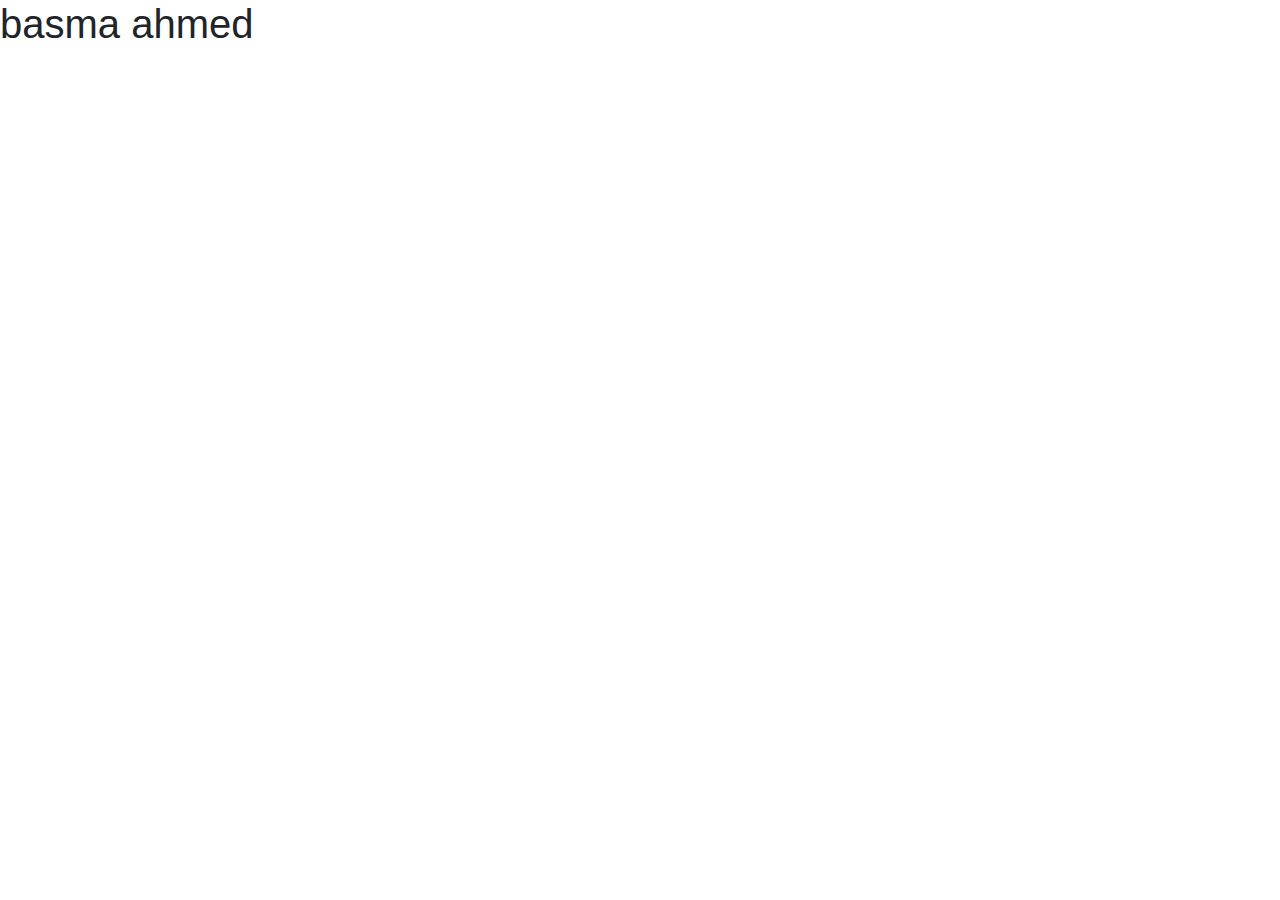
==== commit 2ad366b5: "change title" ====
--- a/index.html
+++ b/index.html
@@ -12,7 +12,7 @@
 	<link rel="stylesheet" href="css/all.min.css" >
     <!-- Bootstrap CSS -->
     <link rel="stylesheet" href="css/bootstrap.min.css">
-	
+	<link rel="stylesheet" href="css/animate.css">
 
 	
 	
@@ -23,11 +23,11 @@
 	
 	
 
-    <title>project</title>
+    <title>restaurant</title>
   </head>
   <body>
   
-		
+	<h1 class="wow zoomInUp">basma ahmed</h1>	
    
    
 
@@ -37,6 +37,20 @@
     <script src="js/popper.min.js"></script>
     <script src="js/bootstrap.min.js"></script>
 	
+	 <script src="js/wow.min.js"></script>
+              <script>
+                 wow = new WOW(
+                      {
+                      boxClass:     'wow',      // default
+                      animateClass: 'animated', // default
+                      offset:       0,          // default
+                      mobile:       false,       // default
+                      live:         true        // default
+                    }
+                    )
+                    wow.init();
+              </script>
+	
 	
   </body>
 
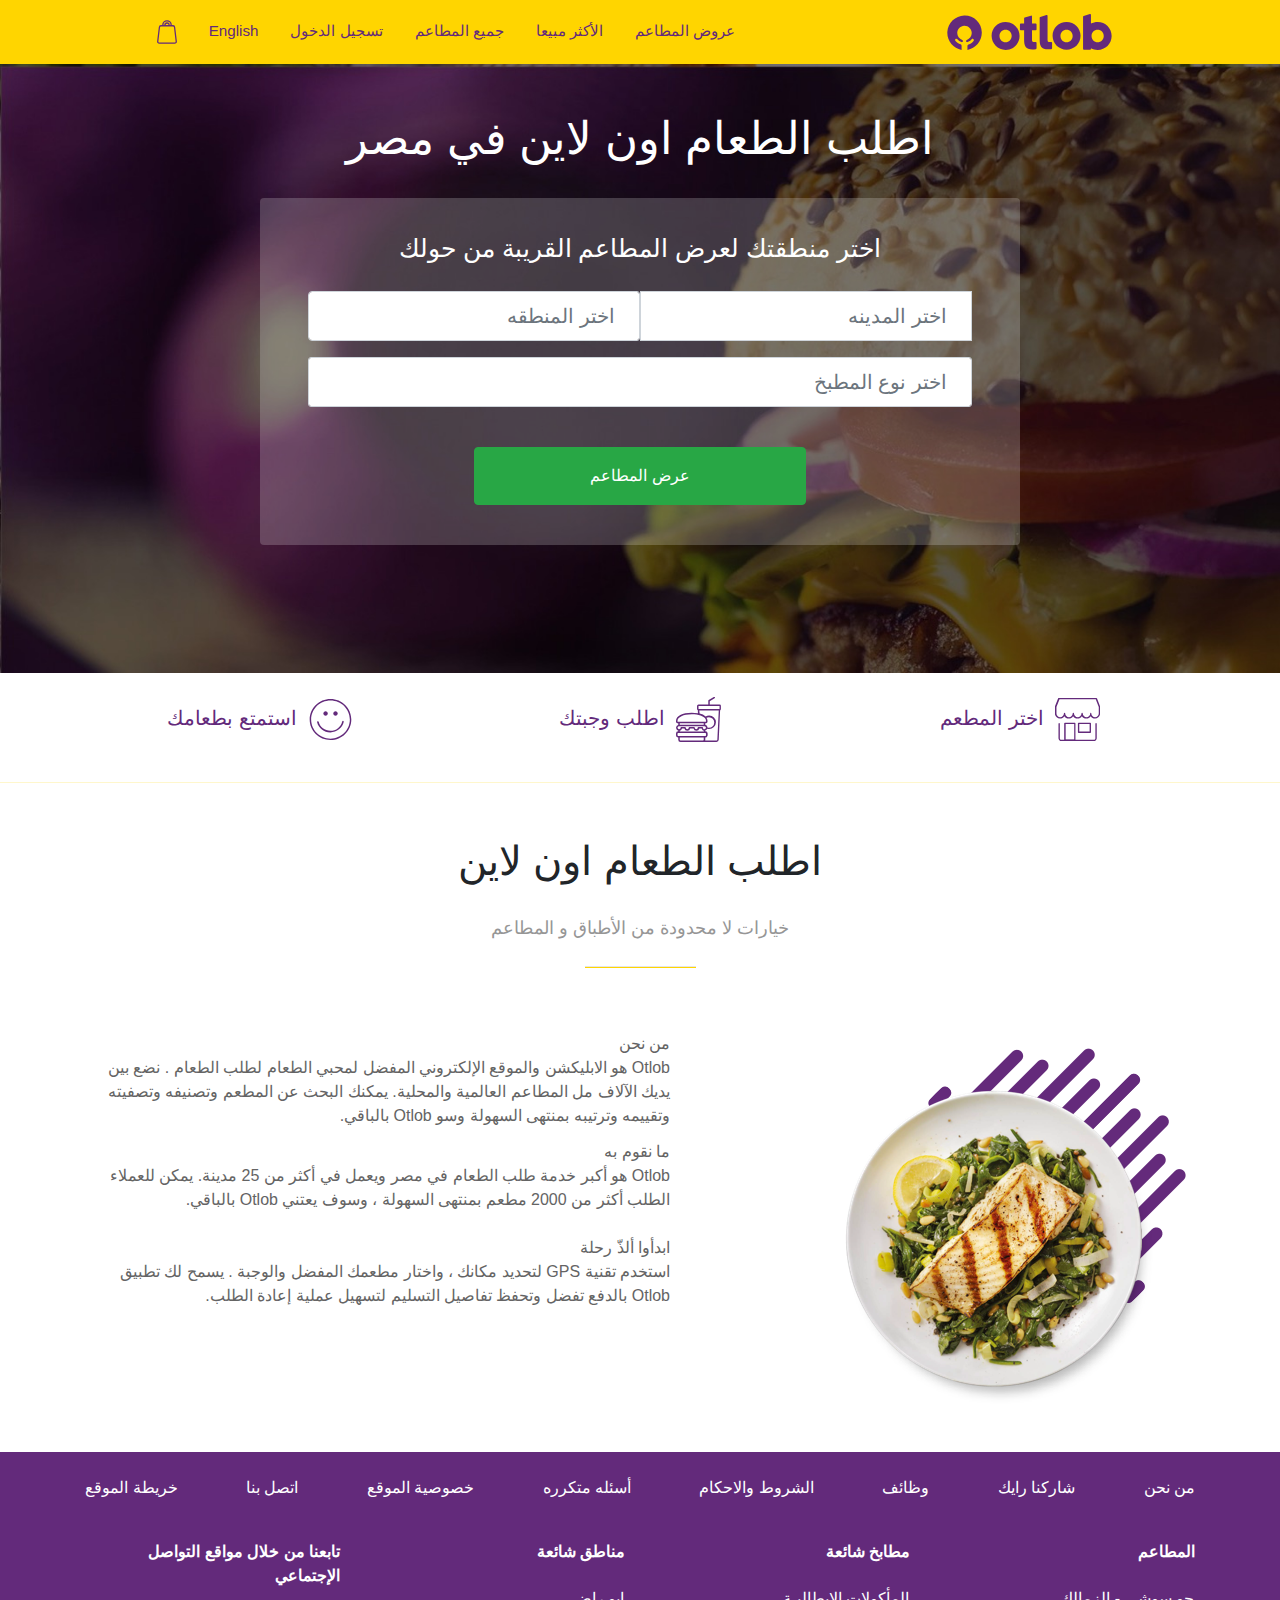
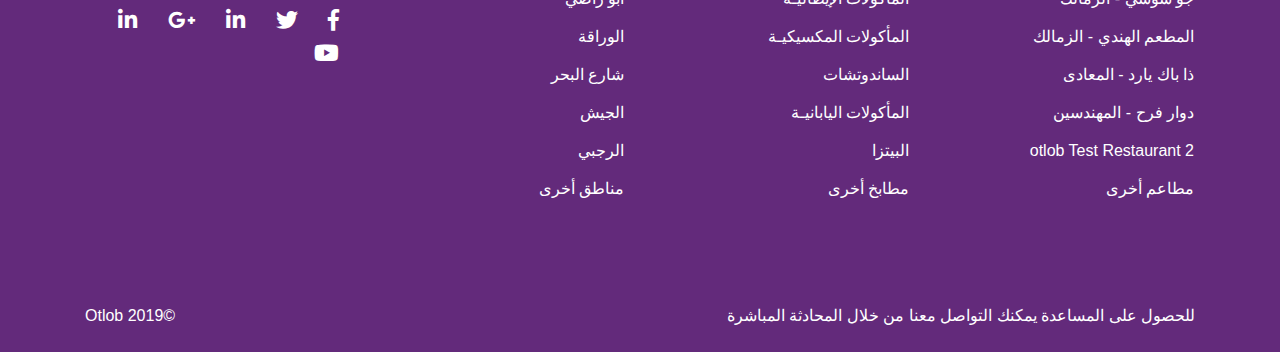
==== commit 61ac1e46: "h" ====
--- a/index.html
+++ b/index.html
@@ -1,59 +1,303 @@
 <!doctype html>
-<html lang="en">
-  <head>
+<html lang="ar">
+	  <head>
+	  
+	  
+		<!-- Required meta tags -->
+		<meta charset="utf-8">
+		<meta name="viewport" content="width=device-width, initial-scale=1, shrink-to-fit=no">
+		<link rel="icon" type="image/svg" href="images/logo_new (1).svg">
+		<!-- fontawesome liberary -->
+		<link rel="stylesheet" href="css/all.min.css">
+		<!-- Bootstrap CSS -->
+		<link rel="stylesheet" href="css/bootstrap.min.css">
+		<link rel="stylesheet" href="css/bootstrap-rtl.css">
+		<!-- animate.css file -->
+		<link rel="stylesheet" href="css/animate.css">
+		<link rel="stylesheet" href="css/home.css">	
+		
+		<title>اطلب</title>
+	  </head>
+	  <body>
+		<!-- start navbar-->
+		 <section class="nav text-center">
+			<div class="container">
+				<nav class="navbar navbar-expand-lg navbar-light bg-light">
+					  <a href="#" class="a-logo"><img src="images/logo_new (1).svg" alt="logo icon" class="logo my-1"/></a>
+					  <button class="navbar-toggler" type="button" data-toggle="collapse" data-target="#navbarSupportedContent" aria-controls="navbarSupportedContent" aria-expanded="false" aria-label="Toggle navigation">
+						<span class="navbar-toggler-icon"></span>
+					  </button>
+
+					  <div class="collapse navbar-collapse" id="navbarSupportedContent">
+						<ul class="navbar-nav mr-md-auto ml-lg-auto my-1">
+						  <li class="nav-item">
+							<a class="nav-link" href="#">عروض المطاعم <span class="sr-only">(current)</span></a>
+						  </li>
+						  <li class="nav-item">
+							<a class="nav-link" href="#">الأكثر مبيعا</a>
+						  </li>
+						   <li class="nav-item">
+							<a class="nav-link" href="#">جميع المطاعم</a>
+						  </li>
+						   <li class="nav-item">
+							<a class="nav-link" href="#">تسجيل الدخول</a>
+						  </li>
+						   <li class="nav-item">
+							<a class="nav-link" href="#">English</a>
+						  </li>	 
+							<li class="nav-item">
+							<a class="nav-link" href="#"><img src="images/icon_cart.svg" alt="icon cart" class="cart" /></a>
+						  </li>	
+						</ul>	 
+					  </div>
+				</nav>
+			</div>
+		 </section>
+		<!-- end navbar-->
+		
+		<!-- start section select-food-->
+		<section class="select-food text-center">
+			<div class="container">
+				<h1 class="pt-5 pb-4">اطلب الطعام اون لاين في مصر</h1>
+				<div class="row justify-content-center">
+					<div class="col-12 col-md-8 py-3 food">
+						<div class="row px-5">
+							<p class="col-12 pt-3 pb-2">اختر منطقتك لعرض المطاعم القريبة من حولك</p>
+							<div class="col-12">
+								<div  class="row">
+									<form class="form-inline">
+										<input list="city" class="form-control form-control-lg col-12 col-md-6 mb-1 mb-md-0 rounded-0 p-4 text-right" placeholder="اختر المدينه" > 
+										  <datalist id="city">
+											<option value="المحله الكبرى">
+											<option value="المنصوره">
+											<option value="المحله">
+											<option value="الاسكندريه">
+											<option value="اسيوط">
+											<option value="بنها">
+											<option value="Al Gouna">
+											<option value="بنى سويف">
+											<option value="القاهره">
+											<option value="دمياط">
+											<option value="الاسماعيليه">
+											<option value="الفيوم">
+											<option value="الغردقه">
+											<option value="كفرالشيخ">
+											<option value="السويس">
+											<option value="سوهاج">
+										  </datalist>
+										  
+										  <input list="origin" class="form-control form-control-lg col-12 col-md-6 rounded-left p-4" placeholder="اختر المنطقه">
+										  <datalist id="origin">
+											<option value ="العيسوى">
+											<option value ="الجلاء">
+											<option value ="المشايه">
+											<option value ="الحسينيه">
+											<option value ="المجزر">
+											<option value ="المختلط">
+											<option value ="الترعه">
+											<option value ="الثانويه">
+											<option value ="الطوميهى">
+											<option value ="عزبة الشال">
+											<option value ="شارع بورسعيد">
+											<option value ="سندوب">
+											<option value ="مستشفيات الجامعه">
+											<option value ="منطقه مستشفيات الصدر">
+											<option value ="مجمع المحاكم">
+											<option value ="مساكن الشناوى">
+										  
+										  </datalist>
+										  
+										  <input list="kitchen" class="form-control form-control-lg col-12 mt-3 mb-3 p-4" placeholder="اختر نوع المطبخ">
+										  <datalist id="kitchen">
+											<option value="جميع المطابخ">
+											<option value="المأكولات الافريقيه">
+											<option value="المخبوزات">
+											<option value="المشروبات">
+											<option value="الافطار">
+											<option value="البرجر">
+											<option value="الماكولات الصينيه">
+											<option value="الحلويات">
+											<option value="الوجبات السريعه">
+											<option value="الفول والفلافل">
+											<option value="اطباق عالميه">
+											<option value="المأكولات اللبنانيه">
+											<option value="المأكولات الصينيه">
+											<option value="المأكولات الايطاليه">
+											<option value="المشويات">
+											<option value="المأكولات الفرنسيه">
+										  
+										  </datalist>
+										<a href="#" class="btn btn-success col-12 col-md-6  mx-md-auto my-4 py-3">عرض المطاعم</a>
+									</form>
+								</div>
+									<div class="clearfix"></div>
+								</div>
+						</div>
+						<div class="clearfix"></div>
+					</div>
+				</div>
+			</div>
+		</section>
+		<!-- end section request-food-->
+		
+		<!-- start section headings-->
+		
+		<section class="py-4 text-center headings">
+			<div class="container">
+				<div class="row">
+					<p class="col-4"><img src="images/icon_rest_new.svg" /> اختر المطعم</p>	 
+					<p class="col-4"><img src="images/icon_meal_new.svg" /> اطلب وجبتك</p>
+					<p class="col-4"><img src="images/icon_smiley_new.svg" /> استمتع بطعامك</p>
+				</div>
+			</div>
+		</section>
+		<!-- end section headings-->
+		
+		<!-- start section text-->
+		<section class="text-center py-5 text">
+			<div class="container">
+					<p>اطلب الطعام اون لاين</p>
+					<p class="py-2 last">خيارات لا محدودة من الأطباق و المطاعم</p>
+					<hr class="hr-text"/>					
+			</div>
+		</section>
+		<!-- end section text-->
+		
+			<!-- start section meal-->
+			<div class="container pb-5 meal">
+				<div class="row">
+					<div class="col-12 col-md-4 pt-3">
+						<img src="images/img_about.jpg" />
+					</div>
+					<div class="col-12 col-md-8 p">
+						<p class="mb-0">من نحن</p>
+						<p class="pb-2 mb-1">
+						 Otlob هو الابليكشن والموقع الإلكتروني المفضل لمحبي الطعام لطلب الطعام . نضع بين يديك الآلاف مل المطاعم العالمية والمحلية. يمكنك البحث عن المطعم وتصنيفه وتصفيته وتقييمه وترتيبه بمنتهى السهولة وسو Otlob بالباقي.
+						</p>
+						<p class="mb-0">ما نقوم به</p>
+						<p class="pb-2">
+						 Otlob هو أكبر خدمة طلب الطعام في مصر ويعمل في أكثر من 25 مدينة. يمكن للعملاء الطلب أكثر من 2000 مطعم بمنتهى السهولة ، وسوف يعتني ​​Otlob بالباقي.
+						</p>
+						<p class="mb-0">ابدأوا ألذّ رحلة</p>
+						<p class="pb-2">
+						استخدم تقنية GPS لتحديد مكانك ، واختار مطعمك المفضل والوجبة . يسمح لك تطبيق Otlob بالدفع تفضل وتحفظ تفاصيل التسليم لتسهيل عملية إعادة الطلب.
+						</p>
+					</div>
+				
+				</div>
+			</div>
+			<!-- end section meal-->
+			
+			<!--start footer-->
+			<!--<section class="text-decoration-none footer">
+				<div class="container top-links py-4">
+					<div class="row">
+						<div class="col-2">
+							<a href="#">من نحن</a>
+						</div>
+						<div class="col-8 clearfix">
+							<div class="row">
+								<div class="col-2"><a href="#">شاركنا رايك</a></div>
+								<div class="col-2"><a href="#">وظائف</a></div>
+								<div class="col-2"><a href="#">الشروط والاحكام</a></div>
+								<div class="col-2"><a href="#">أسئله متكرره</a></div>
+								<div class="col-2"><a href="#">خصوصية الموقع</a></div>
+								<div class="col-2"><a href="#">اتصل بنا</a></div>
+							
+							</div>
+						
+						</div>
+						<div class="col-2">
+							<a href="#">خريطة الموقع</a> 
+						</div>
+					</div>
+				</div>
+			</section>-->
+			<section class="text-decoration-none footer">
+				<div class="container top-links py-4">	 
+						<a href="#">من نحن</a>
+						<a href="#">شاركنا رايك</a>
+						<a href="#">وظائف</a>
+						<a href="#">الشروط والاحكام</a>
+						<a href="#">أسئله متكرره</a>
+						<a href="#">خصوصية الموقع</a>
+						<a href="#">اتصل بنا</a>
+						<a href="#">خريطة الموقع</a> 			
+				</div>
+				<div class="container text-right pt-3 bottom-links">
+					<div class="row">
+						<div class="col-12 col-lg-3">
+							<p>المطاعم</p>
+							<a href="#" class="btn">جو سوشي - الزمالك</a>
+							<a href="#" class="btn">المطعم الهندي - الزمالك</a>
+							<a href="#" class="btn">ذا باك يارد - المعادى</a>
+							<a href="#" class="btn">دوار فرح - المهندسين</a>
+							<a href="#" class="btn">otlob Test Restaurant 2</a>
+							<a href="#" class="btn mb-5">مطاعم أخرى</a>
+						
+						</div>
+						<div class="col-12 col-lg-3">
+							<p>مطابخ شائعة</p>
+							<a href="#" class="btn">المأكولات الإيطاليـة</a>
+							<a href="#" class="btn">المأكولات المكسيكيـة</a>
+							<a href="#" class="btn">الساندوتشات</a>
+							<a href="#" class="btn">المأكولات اليابانيـة</a>
+							<a href="#" class="btn">البيتزا</a>
+							<a href="#" class="btn btn mb-5">مطابخ أخرى</a>
+						
+						</div>
+						<div class="col-12 col-lg-3">
+							<p>مناطق شائعة</p>
+							<a href="#" class="btn">ابو راضي</a>
+							<a href="#" class="btn">الوراقة</a>
+							<a href="#" class="btn">شارع البحر</a>
+							<a href="#" class="btn">الجيش</a>
+							<a href="#" class="btn">الرجبي</a>
+							<a href="#" class="btn btn mb-5">مناطق أخرى</a>
+						
+						</div>
+						<div class="col-12 col-lg-3 social">
+							<p>تابعنا من خلال مواقع التواصل الإجتماعي</p>
+							<a href="#" class="btn"><i class="fab fa-facebook-f"></i></a>
+							<a href="#" class="btn"><i class="fab fa-twitter"></i></a>
+							<a href="#" class="btn"><i class="fab fa-linkedin-in"></i></a>
+							<a href="#" class="btn"><i class="fab fa-google-plus-g"></i></a>
+							<a href="#" class="btn"><i class="fab fa-linkedin-in"></i></a>
+							<a href="#" class="btn btn mb-5"><i class="fab fa-youtube"></i></a>
+						
+						</div>
+					
+					
+					</div>
+					
+				</div>
+				<div class="container copyright pt-5 pb-2">
+				<div class="row">
+					<p class="col-12 col-lg-6 text-right">للحصول على المساعدة يمكنك التواصل معنا من خلال المحادثة المباشرة</p>
+					<p class="col-12 col-lg-6 text-right text-lg-left">©2019 Otlob</p>
+				</div>
+				</div>
+			</section>
+
+			<!--end footer-->
+			
+
+		
+		 
+		
+
+		 
+	 
+	   
+	   
+
+		<!-- Optional JavaScript -->
+		<!-- jQuery first, then Popper.js, then Bootstrap JS -->
+		<script src="js/jquery-3.3.1.slim.min.js"></script>
+		<script src="js/popper.min.js"></script>
+		<script src="js/bootstrap.min.js"></script>	
+	  </body>
+
   
   
-    <!-- Required meta tags -->
-    <meta charset="utf-8">
-    <meta name="viewport" content="width=device-width, initial-scale=1, shrink-to-fit=no">
-	
-	
-	 <!-- FONT AWESOME -->
-	<link rel="stylesheet" href="css/all.min.css" >
-    <!-- Bootstrap CSS -->
-    <link rel="stylesheet" href="css/bootstrap.min.css">
-	<link rel="stylesheet" href="css/animate.css">
-
-	
-	
-	
-	
-	<link rel="stylesheet" href="css/main.css">
-
-	
-	
-
-    <title>restaurant</title>
-  </head>
-  <body>
-  
-	<h1 class="wow zoomInUp">basma ahmed</h1>	
-   
-   
-
-    <!-- Optional JavaScript -->
-    <!-- jQuery first, then Popper.js, then Bootstrap JS -->
-    <script src="js/jquery-3.3.1.slim.min.js"></script>
-    <script src="js/popper.min.js"></script>
-    <script src="js/bootstrap.min.js"></script>
-	
-	 <script src="js/wow.min.js"></script>
-              <script>
-                 wow = new WOW(
-                      {
-                      boxClass:     'wow',      // default
-                      animateClass: 'animated', // default
-                      offset:       0,          // default
-                      mobile:       false,       // default
-                      live:         true        // default
-                    }
-                    )
-                    wow.init();
-              </script>
-	
-	
-  </body>
-
-  
-  
-  </html>+  </html>
--- a/css/home.css
+++ b/css/home.css
@@ -0,0 +1,336 @@
+/*templete author: wafaa ibrahem*/
+
+/* start main rulez */
+body{
+	
+	 
+}
+ :root{
+	 --backcolor:#ffd500;
+	 --linkcolor:#632a7b;
+ }
+/* end main rulez */
+
+/* start navbar */
+
+.nav, .bg-light{
+	background-color:var(--backcolor);
+}
+.bg-light {
+    background-color: var(--backcolor)!important;
+}
+.nav a img.logo{
+	width:55%;
+}
+.navbar-light .navbar-nav .nav-link {
+    color:var(--linkcolor);
+	font-size:.95rem;
+	font-weight:400;
+	padding-left: 1.5rem;
+}
+.a-logo{
+	padding-left:4rem;
+}
+.nav a img.cart{
+	width:20px;
+}
+/* end navbar */
+
+/*start section select-food*/
+
+.select-food{
+	padding-bottom:8rem;
+	background-image:url('../images/background.jpeg');
+	background-size:cover;
+}
+.select-food .food{
+	background-color:#ffffff33;
+	border-radius:4px;
+}
+.select-food h1{
+	color:white;
+	font-size:45px;
+}
+.select-food p{
+	color:white;
+	font-size:25px;
+}
+.select-food .row .form-control-lg{
+	border-radius:3px;
+}
+.select-food .row img{
+	width:30px;
+	 
+}
+/*end section select-food*/
+
+/*start section headings*/
+.headings{
+	border-bottom:1px solid rgba(255, 213, 0, .2);
+}
+.headings img{
+	width:50px;
+	padding-left:5px;
+}
+.headings p{
+	font-size:20px;
+	color:var(--linkcolor);
+}
+/*end section eadings*/
+
+/*start section text*/
+.text p{
+	font-size: 40px;
+	font-weight:500
+}
+.text p.last{
+	font-size: 18px;
+	color: #969696;
+}
+.text .hr-text{
+	border-bottom:1px solid var(--backcolor);
+	width:10%;
+}
+/*start section text*/
+
+/*start section meal*/
+.meal p{
+	color:#646464;
+	text-align:right!important;
+	
+}
+.meal .p{
+	padding-right:10rem;
+}
+/*end section meal*/
+
+/*start footer*/
+.footer{
+	background:var(--linkcolor);
+}
+.footer .top-links{
+	display:flex;
+	justify-content:space-between;
+}
+.footer .top-links a, .footer .copyright{
+	color:white;
+}
+.footer .top-links a:hover{
+	text-decoration:none
+}
+.footer .bottom-links a{
+	display:block;
+	color:white;
+	
+}
+.footer .bottom-links .social a i{
+	padding-left:.75rem
+}
+.footer .bottom-links a.btn{
+	    text-align: right;
+		padding-right: 0;
+}
+.footer .bottom-links p{
+	color:white;
+	font-weight:bold;
+} 
+.footer .social a{
+	display:inline;
+	font-size:22px;
+}
+/*start footer*/
+
+/*start media query lg screen*/
+@media only screen and (max-width: 1199px) and (min-width: 992px){
+	.container{
+		max-width:992px;
+	}
+	.navbar{
+		padding: .5rem 0;
+		
+	}
+	.navbar-collapse {
+		padding-right: 50px;
+		padding-left: 0;
+	}
+	.navbar img.logo{
+		text-align:right;
+	}
+	.navbar-light .navbar-nav .nav-link{
+		padding-left:.5rem;
+	}
+	.headings{
+		padding-top: 2.5rem!important;
+		    border-bottom: 1.5px solid rgba(255, 213, 0, .2);
+	}
+	.meal .p{
+		    padding-right: 4.5rem;
+	}
+
+}
+/*end media query lg screen*/
+
+/*start media query md screen*/
+@media only screen and (max-width: 991px) and (min-width: 768px)
+{
+	.container {
+    max-width: 768px;
+	}
+	.navbar{
+		padding: .5rem 0;
+		 
+	}
+	.navbar-collapse{
+		padding-left:0;
+	}
+	.a-logo{
+		text-align:right;
+	}  
+	 
+	.navbar-nav > li{
+		padding-left: .6rem;
+	}
+	.navbar-light .navbar-nav .nav-link{
+		padding-left: .1rem;
+		padding-right: 0;
+		font-size: .74rem;
+		font-weight: 450;
+	}
+	.container{
+		/*padding-left:0;*/
+	}
+	.select-food p{
+		font-size:1.2rem;
+	}
+	.footer .top-links a{
+		padding-left: .7rem;
+	}
+	
+	
+}
+
+/*start media query md screen*/
+
+/*start media query sm screen*/
+@media only screen and (max-width: 768px) and (min-width: 576px)
+{
+	
+	.container {
+		max-width: 576px;
+	}
+
+	.navbar-collapse{
+		padding-right:0;
+	}
+	.a-logo{
+		text-align:right;
+	}
+	.navbar-light .navbar-toggler{
+		text-align:left!important;
+	}
+	.navbar-light .navbar-nav .nav-link{
+		text-align:right;
+
+	}
+	.select-food h1{
+		font-size: 2.1rem;
+	}
+	.select-food p{
+		display:none
+	}
+	.headings p{
+		font-size:.9rem;
+	}
+	.meal img{
+		width:100%;
+	}
+	.meal .p{
+		padding-right:0;
+	}
+	.footer .top-links a{
+		font-size: .7rem;
+		font-weight: 900;
+	}
+	.footer .bottom-links p{
+		font-size: .74rem;
+		font-weight: 900;
+	} 
+	.footer .bottom-links a.btn{
+		font-size:.7rem
+	}
+	.social {
+    text-align: left;
+	}
+	.footer .social a.btn{
+		font-size:.8rem;
+		padding: .375rem 0;
+		padding-right:2rem;
+		display:block;
+	}
+	.copyright p{
+		font-size:.8rem;
+	}
+	
+}
+
+/*end media query sm screen*/
+
+/*start media query xs screen*/
+
+@media only screen and (max-width: 575px){
+ 	.navbar-collapse{
+		padding-right:0;
+	}
+	.a-logo{
+		text-align:right;
+	}
+	.navbar-light .navbar-toggler{
+		text-align:left!important;
+	}
+	.navbar-light .navbar-nav .nav-link{
+		text-align:right;
+
+	}
+	.select-food h1{
+		font-size: 2.1rem;
+	}
+	.select-food p{
+		display:none
+	}
+	.headings p{
+		font-size:.9rem;
+	}
+	.meal img{
+		width:100%;
+	}
+	.meal .p{
+		padding-right:1.6rem;
+	}
+	.footer .top-links a{
+		font-size: .7rem;
+		font-weight: 900;
+	}
+	.footer .bottom-links p{
+		font-size: .74rem;
+		font-weight: 900;
+	} 
+	.footer .bottom-links a.btn{
+		font-size:.7rem
+	}
+	.social {
+    text-align: left;
+	}
+	.footer .social a.btn{
+		font-size:.8rem;
+		padding: .375rem 0;
+		padding-right:2rem;
+		display:block
+	}
+	.copyright p{
+		font-size:.8rem;
+	}
+	
+}
+		
+/*end media query xs screen*/
+
